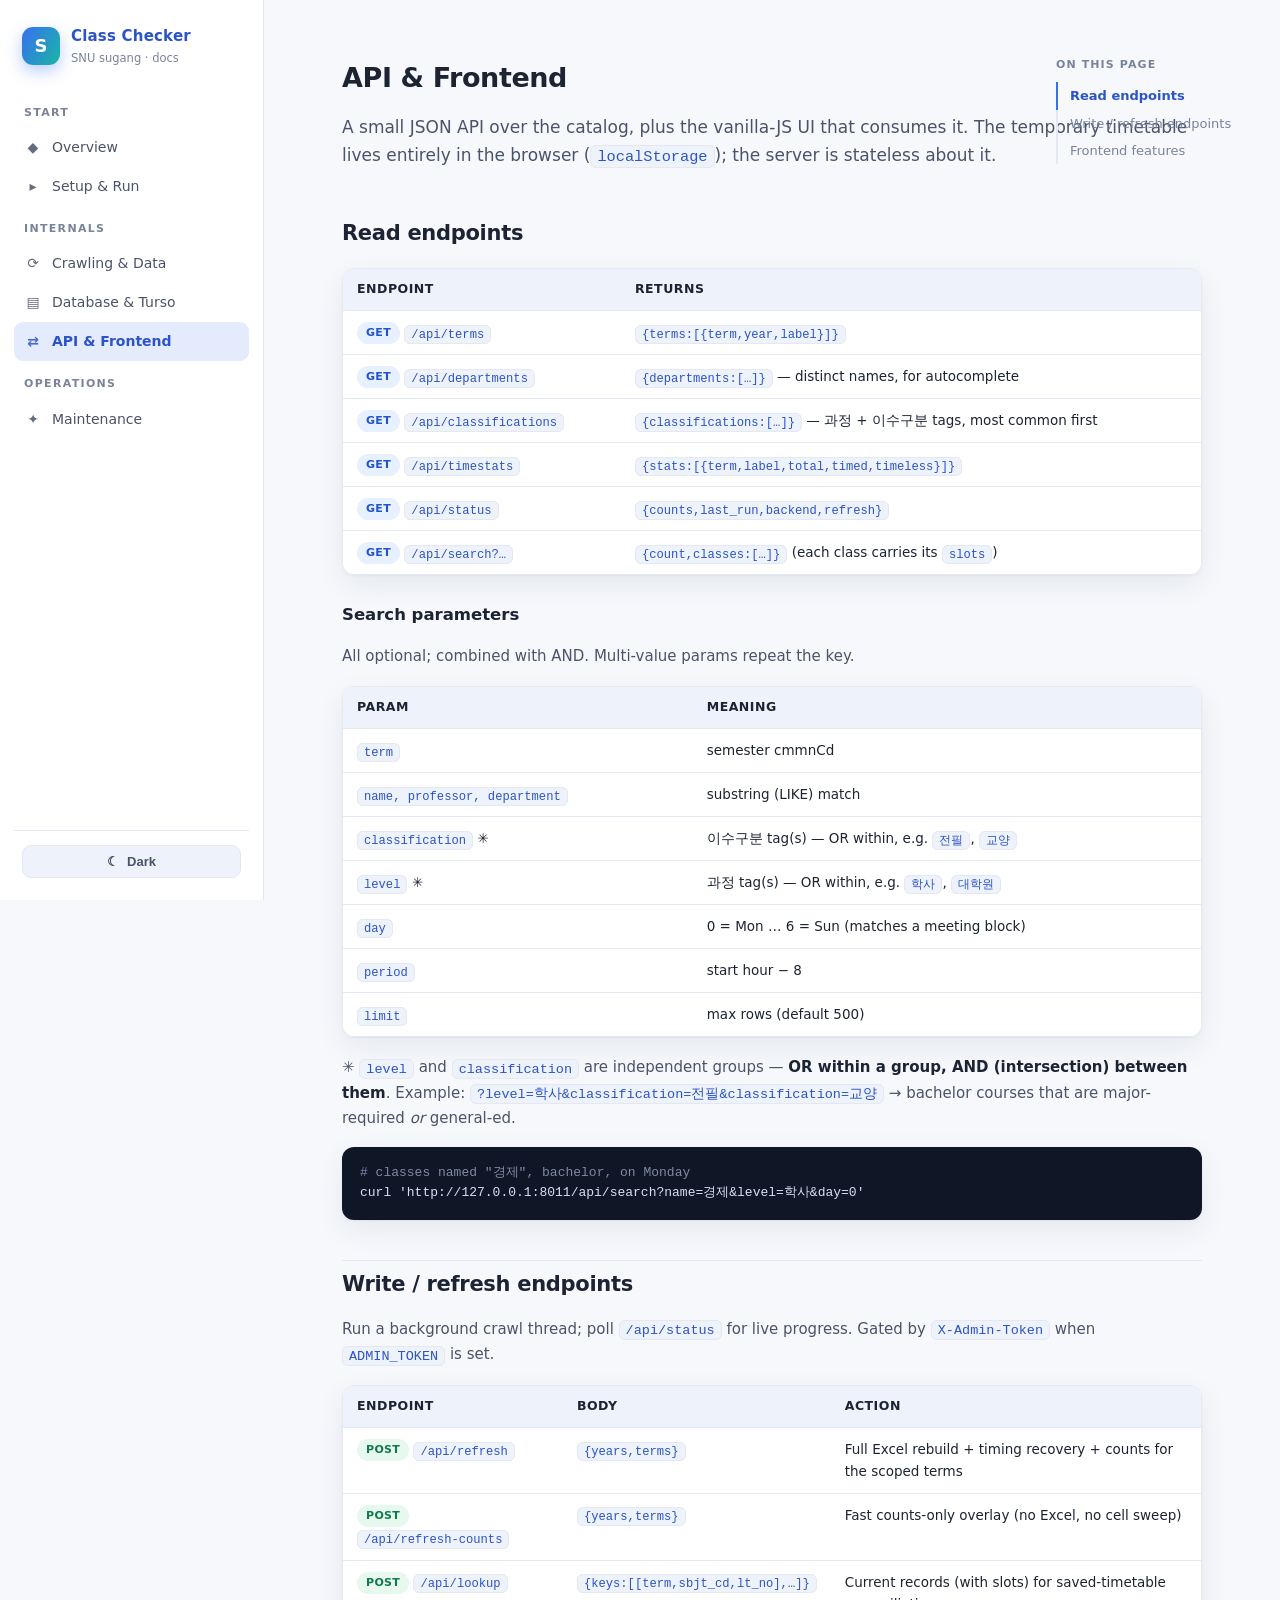
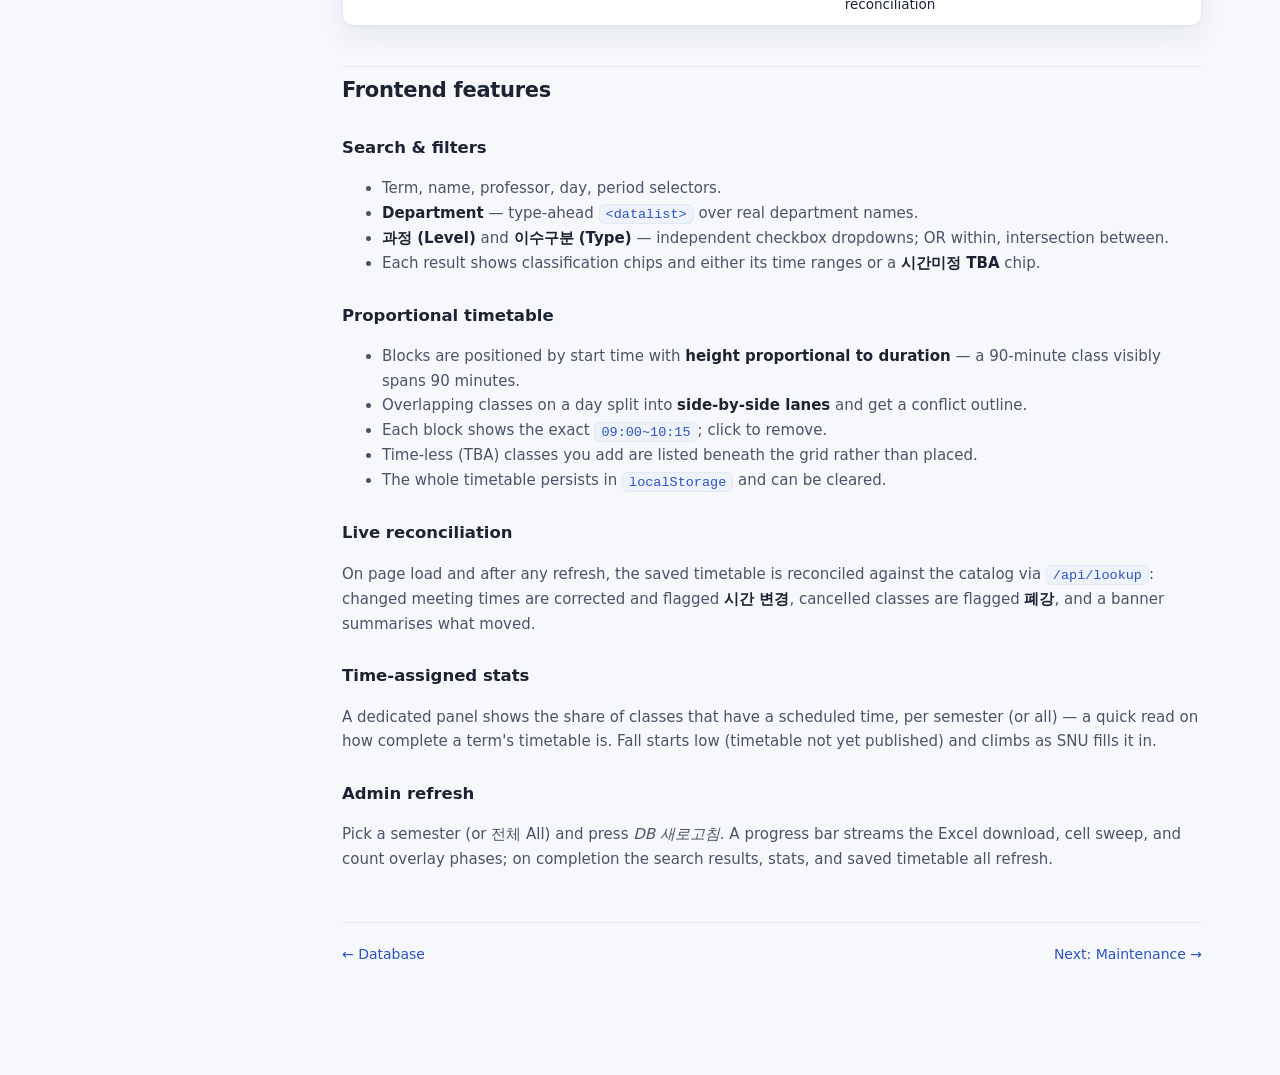
==== docs/api.html @ 97bca30f "chore: establish private automation repository" ====
<!doctype html>
<html lang="en" data-theme="light">
<head>
<meta charset="utf-8">
<meta name="viewport" content="width=device-width, initial-scale=1">
<title>API &amp; Frontend · SNU Class Checker Docs</title>
<link rel="stylesheet" href="styles.css">
</head>
<body>
<aside class="sidebar" id="sidebar"></aside>
<main class="content">
<article>

  <h1>API &amp; Frontend</h1>
  <p class="lead">A small JSON API over the catalog, plus the vanilla-JS UI that
     consumes it. The temporary timetable lives entirely in the browser
     (<code>localStorage</code>); the server is stateless about it.</p>

  <h2 id="read">Read endpoints</h2>
  <div class="table-wrap"><table>
    <tr><th>Endpoint</th><th>Returns</th></tr>
    <tr><td><span class="badge get">GET</span> <code>/api/terms</code></td><td><code>{terms:[{term,year,label}]}</code></td></tr>
    <tr><td><span class="badge get">GET</span> <code>/api/departments</code></td><td><code>{departments:[…]}</code> — distinct names, for autocomplete</td></tr>
    <tr><td><span class="badge get">GET</span> <code>/api/classifications</code></td><td><code>{classifications:[…]}</code> — 과정 + 이수구분 tags, most common first</td></tr>
    <tr><td><span class="badge get">GET</span> <code>/api/timestats</code></td><td><code>{stats:[{term,label,total,timed,timeless}]}</code></td></tr>
    <tr><td><span class="badge get">GET</span> <code>/api/status</code></td><td><code>{counts,last_run,backend,refresh}</code></td></tr>
    <tr><td><span class="badge get">GET</span> <code>/api/search?…</code></td><td><code>{count,classes:[…]}</code> (each class carries its <code>slots</code>)</td></tr>
  </table></div>

  <h3 id="search">Search parameters</h3>
  <p>All optional; combined with AND. Multi-value params repeat the key.</p>
  <div class="table-wrap"><table>
    <tr><th>Param</th><th>Meaning</th></tr>
    <tr><td><code>term</code></td><td>semester cmmnCd</td></tr>
    <tr><td><code>name, professor, department</code></td><td>substring (LIKE) match</td></tr>
    <tr><td><code>classification</code> ✳</td><td>이수구분 tag(s) — OR within, e.g. <code>전필</code>, <code>교양</code></td></tr>
    <tr><td><code>level</code> ✳</td><td>과정 tag(s) — OR within, e.g. <code>학사</code>, <code>대학원</code></td></tr>
    <tr><td><code>day</code></td><td>0 = Mon … 6 = Sun (matches a meeting block)</td></tr>
    <tr><td><code>period</code></td><td>start hour − 8</td></tr>
    <tr><td><code>limit</code></td><td>max rows (default 500)</td></tr>
  </table></div>
  <p>✳ <code>level</code> and <code>classification</code> are independent groups —
     <strong>OR within a group, AND (intersection) between them</strong>. Example:
     <code>?level=학사&amp;classification=전필&amp;classification=교양</code> → bachelor courses
     that are major-required <em>or</em> general-ed.</p>
  <pre><code><span class="cmt"># classes named "경제", bachelor, on Monday</span>
curl 'http://127.0.0.1:8011/api/search?name=경제&level=학사&day=0'</code></pre>

  <h2 id="refresh">Write / refresh endpoints</h2>
  <p>Run a background crawl thread; poll <code>/api/status</code> for live progress.
     Gated by <code>X-Admin-Token</code> when <code>ADMIN_TOKEN</code> is set.</p>
  <div class="table-wrap"><table>
    <tr><th>Endpoint</th><th>Body</th><th>Action</th></tr>
    <tr><td><span class="badge post">POST</span> <code>/api/refresh</code></td><td><code>{years,terms}</code></td><td>Full Excel rebuild + timing recovery + counts for the scoped terms</td></tr>
    <tr><td><span class="badge post">POST</span> <code>/api/refresh-counts</code></td><td><code>{years,terms}</code></td><td>Fast counts-only overlay (no Excel, no cell sweep)</td></tr>
    <tr><td><span class="badge post">POST</span> <code>/api/lookup</code></td><td><code>{keys:[[term,sbjt_cd,lt_no],…]}</code></td><td>Current records (with slots) for saved-timetable reconciliation</td></tr>
  </table></div>

  <h2 id="ui">Frontend features</h2>

  <h3 id="filters">Search &amp; filters</h3>
  <ul>
    <li>Term, name, professor, day, period selectors.</li>
    <li><strong>Department</strong> — type-ahead <code>&lt;datalist&gt;</code> over real department names.</li>
    <li><strong>과정 (Level)</strong> and <strong>이수구분 (Type)</strong> — independent checkbox dropdowns; OR within, intersection between.</li>
    <li>Each result shows classification chips and either its time ranges or a <strong>시간미정 TBA</strong> chip.</li>
  </ul>

  <h3 id="timetable">Proportional timetable</h3>
  <ul>
    <li>Blocks are positioned by start time with <strong>height proportional to duration</strong> — a 90-minute class visibly spans 90 minutes.</li>
    <li>Overlapping classes on a day split into <strong>side-by-side lanes</strong> and get a conflict outline.</li>
    <li>Each block shows the exact <code>09:00~10:15</code>; click to remove.</li>
    <li>Time-less (TBA) classes you add are listed beneath the grid rather than placed.</li>
    <li>The whole timetable persists in <code>localStorage</code> and can be cleared.</li>
  </ul>

  <h3 id="reconcile">Live reconciliation</h3>
  <p>On page load and after any refresh, the saved timetable is reconciled against
     the catalog via <code>/api/lookup</code>: changed meeting times are corrected and
     flagged <strong>시간 변경</strong>, cancelled classes are flagged <strong>폐강</strong>,
     and a banner summarises what moved.</p>

  <h3 id="timestats">Time-assigned stats</h3>
  <p>A dedicated panel shows the share of classes that have a scheduled time, per
     semester (or all) — a quick read on how complete a term's timetable is. Fall
     starts low (timetable not yet published) and climbs as SNU fills it in.</p>

  <h3 id="admin">Admin refresh</h3>
  <p>Pick a semester (or 전체 All) and press <em>DB 새로고침</em>. A progress bar streams
     the Excel download, cell sweep, and count overlay phases; on completion the
     search results, stats, and saved timetable all refresh.</p>

  <div class="docfoot"><a href="database.html">← Database</a><a href="maintenance.html">Next: Maintenance →</a></div>

</article>
</main>
<script src="docs.js"></script>
</body>
</html>
---- docs/styles.css ----
/* SNU Class Checker — documentation theme. Self-contained, no external assets. */
:root {
  --bg: #f6f8fc;
  --bg-soft: #eef2fa;
  --panel: #ffffff;
  --ink: #1c2433;
  --ink-soft: #4a5468;
  --muted: #79839a;
  --line: #e3e8f2;
  --brand: #3a6ff0;
  --brand-2: #18b6a6;
  --brand-ink: #2b54c8;
  --warn: #d98324;
  --danger: #d6455d;
  --ok: #1f9d68;
  --code-bg: #0f1626;
  --code-ink: #d7e0f4;
  --shadow: 0 1px 2px rgba(20,30,60,.05), 0 10px 30px rgba(20,30,60,.07);
  --radius: 14px;
  --sidebar-w: 264px;
  --maxw: 860px;
  --grad: linear-gradient(120deg, var(--brand), var(--brand-2));
}
[data-theme="dark"] {
  --bg: #0c1020;
  --bg-soft: #121830;
  --panel: #141b30;
  --ink: #eaf0fb;
  --ink-soft: #c0cae0;
  --muted: #8694b4;
  --line: #243154;
  --brand: #6f9bff;
  --brand-2: #34d6c2;
  --brand-ink: #a9c2ff;
  --code-bg: #0a0f1d;
  --code-ink: #d7e0f4;
  --shadow: 0 1px 2px rgba(0,0,0,.4), 0 18px 40px rgba(0,0,0,.45);
}

* { box-sizing: border-box; }
html { scroll-behavior: smooth; scroll-padding-top: 24px; }
body {
  margin: 0; background: var(--bg); color: var(--ink);
  font: 15px/1.65 -apple-system, "Segoe UI", Roboto, "Noto Sans KR", system-ui, sans-serif;
  -webkit-font-smoothing: antialiased;
}
a { color: var(--brand-ink); text-decoration: none; }
a:hover { text-decoration: underline; }

/* ---------- layout ---------- */
.sidebar {
  position: fixed; inset: 0 auto 0 0; width: var(--sidebar-w); z-index: 20;
  background: var(--panel); border-right: 1px solid var(--line);
  display: flex; flex-direction: column; overflow-y: auto; padding: 18px 14px;
}
.content {
  margin-left: var(--sidebar-w); padding: 56px 40px 120px;
  display: flex; justify-content: center;
}
article { width: 100%; max-width: var(--maxw); }

/* ---------- sidebar brand + nav ---------- */
.brand { display: flex; align-items: center; gap: 11px; padding: 6px 8px 16px; }
.brand .logo {
  width: 38px; height: 38px; border-radius: 11px; background: var(--grad);
  display: grid; place-items: center; color: #fff; font-weight: 800; font-size: 18px;
  box-shadow: 0 6px 16px rgba(58,111,240,.35);
}
.brand b { font-size: 15px; letter-spacing: .2px; }
.brand small { display: block; color: var(--muted); font-size: 11.5px; font-weight: 500; }

.nav { list-style: none; margin: 6px 0 0; padding: 0; }
.nav .sec { font-size: 11px; text-transform: uppercase; letter-spacing: .12em;
  color: var(--muted); padding: 14px 10px 6px; font-weight: 700; }
.nav a {
  display: flex; align-items: center; gap: 10px; padding: 8px 10px; border-radius: 9px;
  color: var(--ink-soft); font-size: 14px; font-weight: 500;
}
.nav a:hover { background: var(--bg-soft); text-decoration: none; color: var(--ink); }
.nav a.active { background: color-mix(in srgb, var(--brand) 14%, transparent);
  color: var(--brand-ink); font-weight: 650; }
.nav a .ic { width: 18px; text-align: center; opacity: .85; }

.side-foot { margin-top: auto; padding: 14px 8px 4px; border-top: 1px solid var(--line); }
.theme-toggle {
  width: 100%; display: flex; align-items: center; justify-content: center; gap: 8px;
  background: var(--bg-soft); color: var(--ink-soft); border: 1px solid var(--line);
  border-radius: 9px; padding: 8px; cursor: pointer; font-size: 13px; font-weight: 600;
}
.theme-toggle:hover { border-color: var(--brand); color: var(--brand-ink); }

/* ---------- hero ---------- */
.hero {
  position: relative; overflow: hidden; border-radius: var(--radius);
  background: var(--grad); color: #fff; padding: 34px 32px; margin-bottom: 30px;
  box-shadow: var(--shadow);
}
.hero::after {
  content: ""; position: absolute; right: -60px; top: -60px; width: 240px; height: 240px;
  background: radial-gradient(circle, rgba(255,255,255,.25), transparent 70%);
}
.hero h1 { margin: 0 0 8px; font-size: 30px; letter-spacing: -.5px; }
.hero p { margin: 0; max-width: 56ch; opacity: .94; font-size: 15.5px; }
.hero .pills { margin-top: 18px; display: flex; flex-wrap: wrap; gap: 8px; }
.hero .pill { background: rgba(255,255,255,.18); border: 1px solid rgba(255,255,255,.28);
  padding: 5px 11px; border-radius: 999px; font-size: 12.5px; font-weight: 600; }

/* ---------- typography ---------- */
h1 { font-size: 27px; letter-spacing: -.4px; margin: 0 0 12px; }
h2 { font-size: 21px; letter-spacing: -.3px; margin: 40px 0 12px; padding-top: 6px;
  border-top: 1px solid var(--line); }
h2:first-of-type { border-top: none; }
h3 { font-size: 16.5px; margin: 26px 0 8px; }
.lead { font-size: 17px; color: var(--ink-soft); margin: 0 0 22px; }
p, li { color: var(--ink-soft); }
strong { color: var(--ink); font-weight: 650; }
.anchor { color: var(--muted); margin-left: 8px; opacity: 0; font-weight: 400; }
h2:hover .anchor, h3:hover .anchor { opacity: 1; }

/* ---------- callouts ---------- */
.callout { display: flex; gap: 12px; padding: 13px 16px; border-radius: 12px;
  margin: 18px 0; border: 1px solid var(--line); background: var(--panel); }
.callout .ic { font-size: 17px; line-height: 1.5; }
.callout p { margin: 0; color: var(--ink-soft); font-size: 14px; }
.callout.note { border-left: 4px solid var(--brand); }
.callout.tip  { border-left: 4px solid var(--ok); }
.callout.warn { border-left: 4px solid var(--warn); }
.callout.danger { border-left: 4px solid var(--danger); }

/* ---------- cards ---------- */
.cards { display: grid; grid-template-columns: repeat(auto-fit, minmax(220px,1fr));
  gap: 14px; margin: 20px 0; }
.card { background: var(--panel); border: 1px solid var(--line); border-radius: 12px;
  padding: 16px 17px; box-shadow: var(--shadow); transition: transform .12s, border-color .12s; }
.card:hover { transform: translateY(-2px); border-color: color-mix(in srgb, var(--brand) 40%, var(--line)); }
.card h3 { margin: 4px 0 6px; font-size: 15px; }
.card p { margin: 0; font-size: 13.5px; }
.card .ic { font-size: 22px; }
a.card { color: inherit; }
a.card:hover { text-decoration: none; }

/* ---------- code ---------- */
code { font-family: ui-monospace, SFMono-Regular, "JetBrains Mono", Menlo, monospace;
  font-size: .9em; background: var(--bg-soft); color: var(--brand-ink);
  padding: 1.5px 6px; border-radius: 6px; border: 1px solid var(--line); }
pre { position: relative; background: var(--code-bg); color: var(--code-ink);
  border-radius: 12px; padding: 16px 18px; overflow-x: auto; margin: 16px 0;
  font-size: 13px; line-height: 1.6; box-shadow: var(--shadow); }
pre code { background: none; border: none; color: inherit; padding: 0; font-size: 13px; }
pre .cmt { color: #7d8aa8; }
pre .copy { position: absolute; top: 9px; right: 9px; background: rgba(255,255,255,.08);
  color: #c6d2ee; border: 1px solid rgba(255,255,255,.14); border-radius: 7px;
  padding: 3px 9px; font-size: 11.5px; cursor: pointer; opacity: 0; transition: opacity .15s; }
pre:hover .copy { opacity: 1; }
pre .copy:hover { background: rgba(255,255,255,.16); }

/* ---------- tables ---------- */
.table-wrap { overflow-x: auto; margin: 18px 0; border: 1px solid var(--line);
  border-radius: 12px; box-shadow: var(--shadow); }
table { width: 100%; border-collapse: collapse; font-size: 13.5px; background: var(--panel); }
th, td { text-align: left; padding: 10px 14px; border-bottom: 1px solid var(--line);
  vertical-align: top; }
th { background: var(--bg-soft); color: var(--ink); font-weight: 650; font-size: 12.5px;
  text-transform: uppercase; letter-spacing: .04em; }
tr:last-child td { border-bottom: none; }
td code { white-space: nowrap; }

/* ---------- misc ---------- */
.badge { display: inline-block; font-size: 11px; font-weight: 700; padding: 2px 9px;
  border-radius: 999px; letter-spacing: .03em; vertical-align: middle; }
.badge.get { background: #e6f0ff; color: #2353c9; }
.badge.post { background: #e7f8ef; color: #117a4d; }
.badge.env { background: #f2ecff; color: #6a40c8; }
[data-theme="dark"] .badge.get { background: #16264d; color: #9cc0ff; }
[data-theme="dark"] .badge.post { background: #103527; color: #67e3a6; }
[data-theme="dark"] .badge.env { background: #251a45; color: #c4a9ff; }
.steps { counter-reset: step; list-style: none; padding: 0; margin: 18px 0; }
.steps > li { position: relative; padding: 4px 0 18px 44px; }
.steps > li::before { counter-increment: step; content: counter(step);
  position: absolute; left: 0; top: 0; width: 28px; height: 28px; border-radius: 50%;
  background: var(--grad); color: #fff; font-weight: 700; font-size: 13px;
  display: grid; place-items: center; }
.steps > li:not(:last-child)::after { content: ""; position: absolute; left: 13.5px; top: 30px;
  bottom: 2px; width: 1.5px; background: var(--line); }
.kbd { font-family: ui-monospace, monospace; background: var(--panel); border: 1px solid var(--line);
  border-bottom-width: 2px; border-radius: 6px; padding: 1px 7px; font-size: 12px; }
.toc { position: fixed; top: 56px; right: 24px; width: 200px; font-size: 13px; }
.toc b { display: block; color: var(--muted); font-size: 11px; text-transform: uppercase;
  letter-spacing: .1em; margin-bottom: 8px; }
.toc a { display: block; color: var(--muted); padding: 3px 0 3px 12px;
  border-left: 2px solid var(--line); }
.toc a.active { color: var(--brand-ink); border-left-color: var(--brand); font-weight: 600; }
.docfoot { margin-top: 50px; padding-top: 20px; border-top: 1px solid var(--line);
  display: flex; justify-content: space-between; font-size: 14px; color: var(--muted); }
.diagram { width: 100%; height: auto; background: var(--panel); border: 1px solid var(--line);
  border-radius: var(--radius); padding: 14px; box-shadow: var(--shadow); margin: 20px 0; }

.nav-toggle { display: none; position: fixed; top: 14px; left: 14px; z-index: 40;
  background: var(--panel); border: 1px solid var(--line); border-radius: 10px;
  width: 42px; height: 42px; font-size: 18px; cursor: pointer; box-shadow: var(--shadow); color: var(--ink); }

@media (max-width: 1180px) { .toc { display: none; } }
@media (max-width: 880px) {
  .sidebar { transform: translateX(-100%); transition: transform .22s; }
  body.nav-open .sidebar { transform: none; }
  .content { margin-left: 0; padding: 70px 20px 90px; }
  .nav-toggle { display: block; }
}
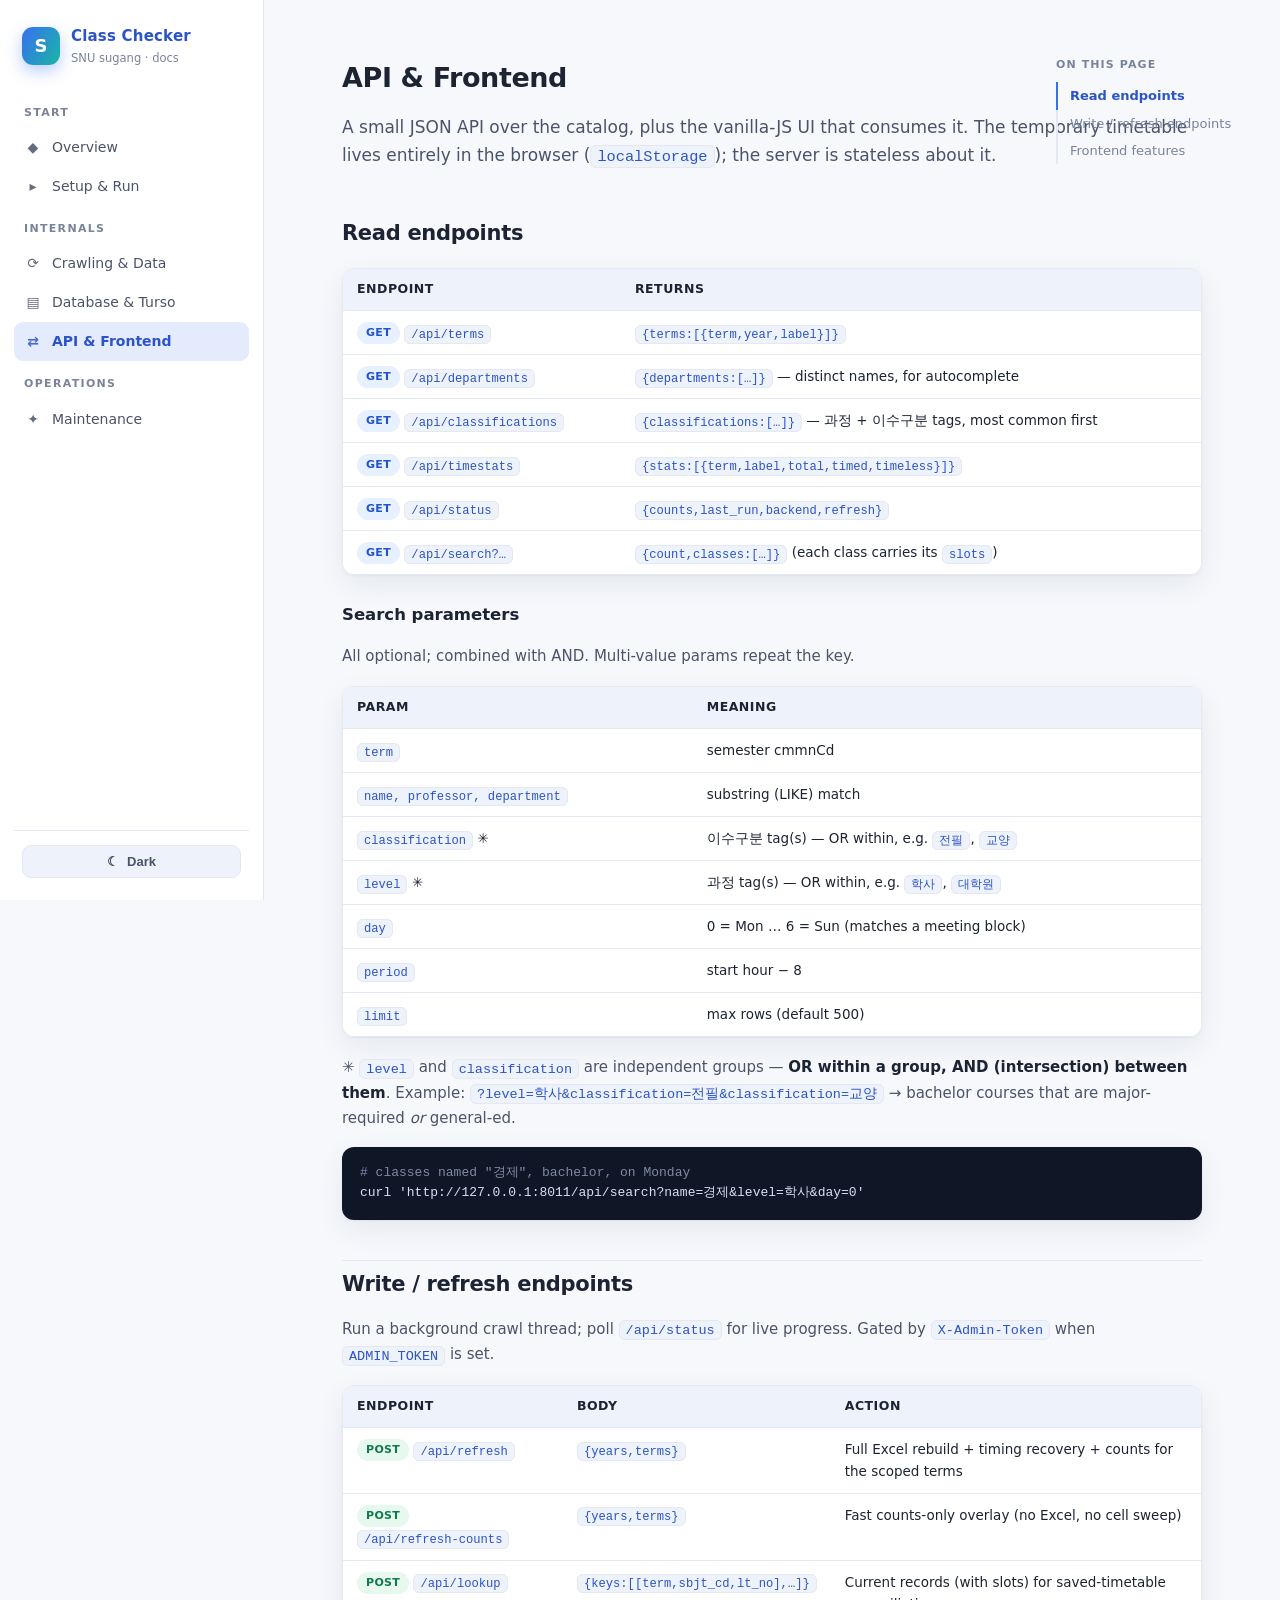
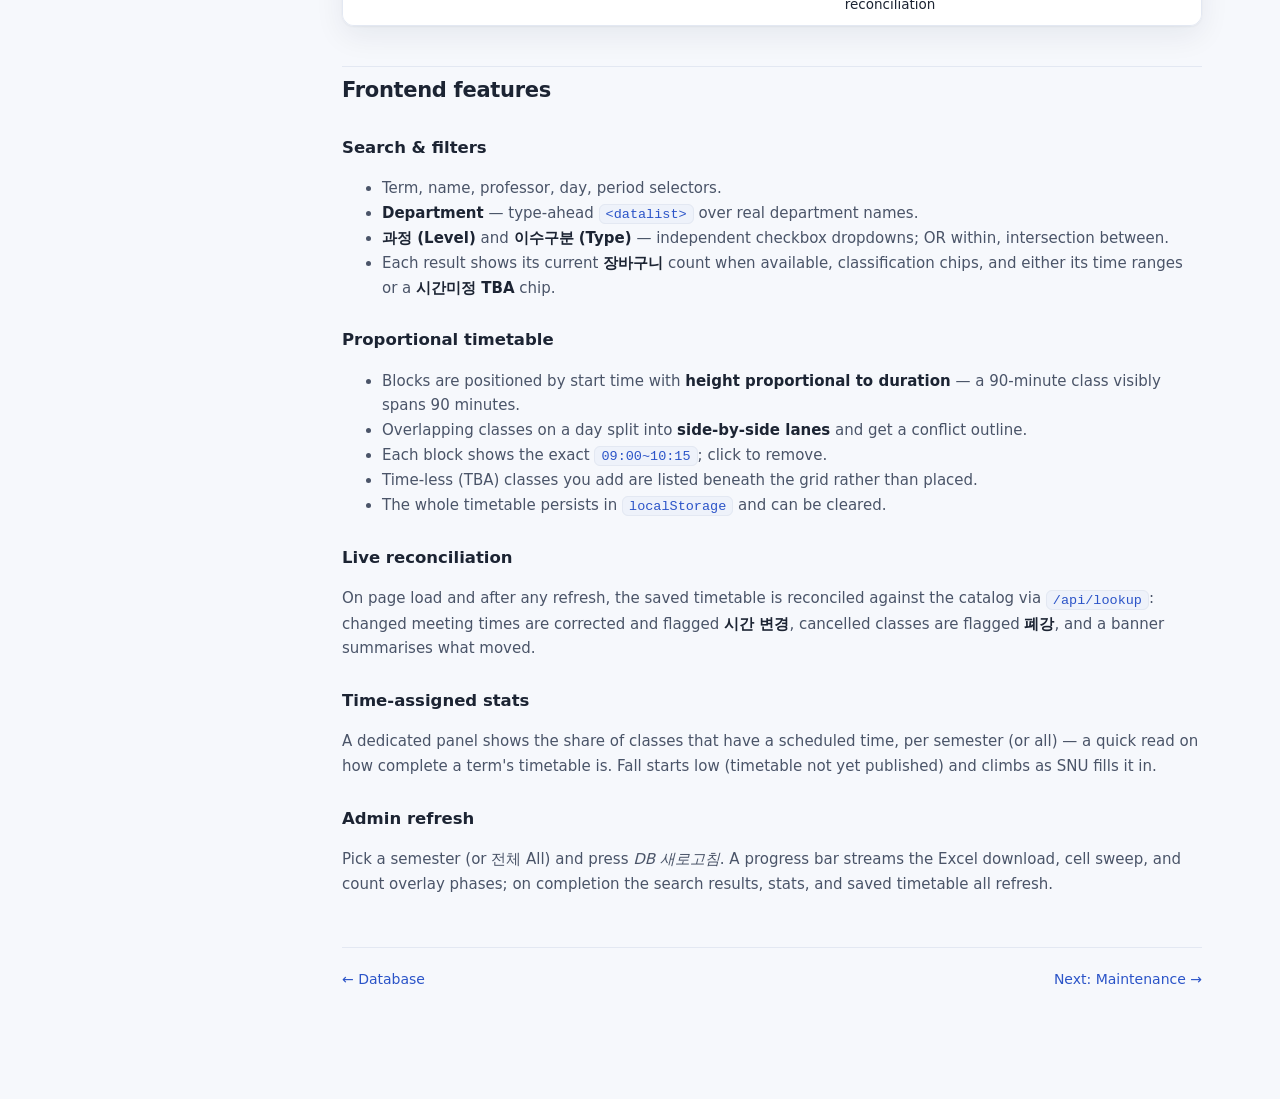
==== commit 600ca8e4: "docs: document cart counts in search results" ====
--- a/docs/api.html
+++ b/docs/api.html
@@ -63,7 +63,7 @@
     <li>Term, name, professor, day, period selectors.</li>
     <li><strong>Department</strong> — type-ahead <code>&lt;datalist&gt;</code> over real department names.</li>
     <li><strong>과정 (Level)</strong> and <strong>이수구분 (Type)</strong> — independent checkbox dropdowns; OR within, intersection between.</li>
-    <li>Each result shows classification chips and either its time ranges or a <strong>시간미정 TBA</strong> chip.</li>
+    <li>Each result shows its current <strong>장바구니</strong> count when available, classification chips, and either its time ranges or a <strong>시간미정 TBA</strong> chip.</li>
   </ul>
 
   <h3 id="timetable">Proportional timetable</h3>
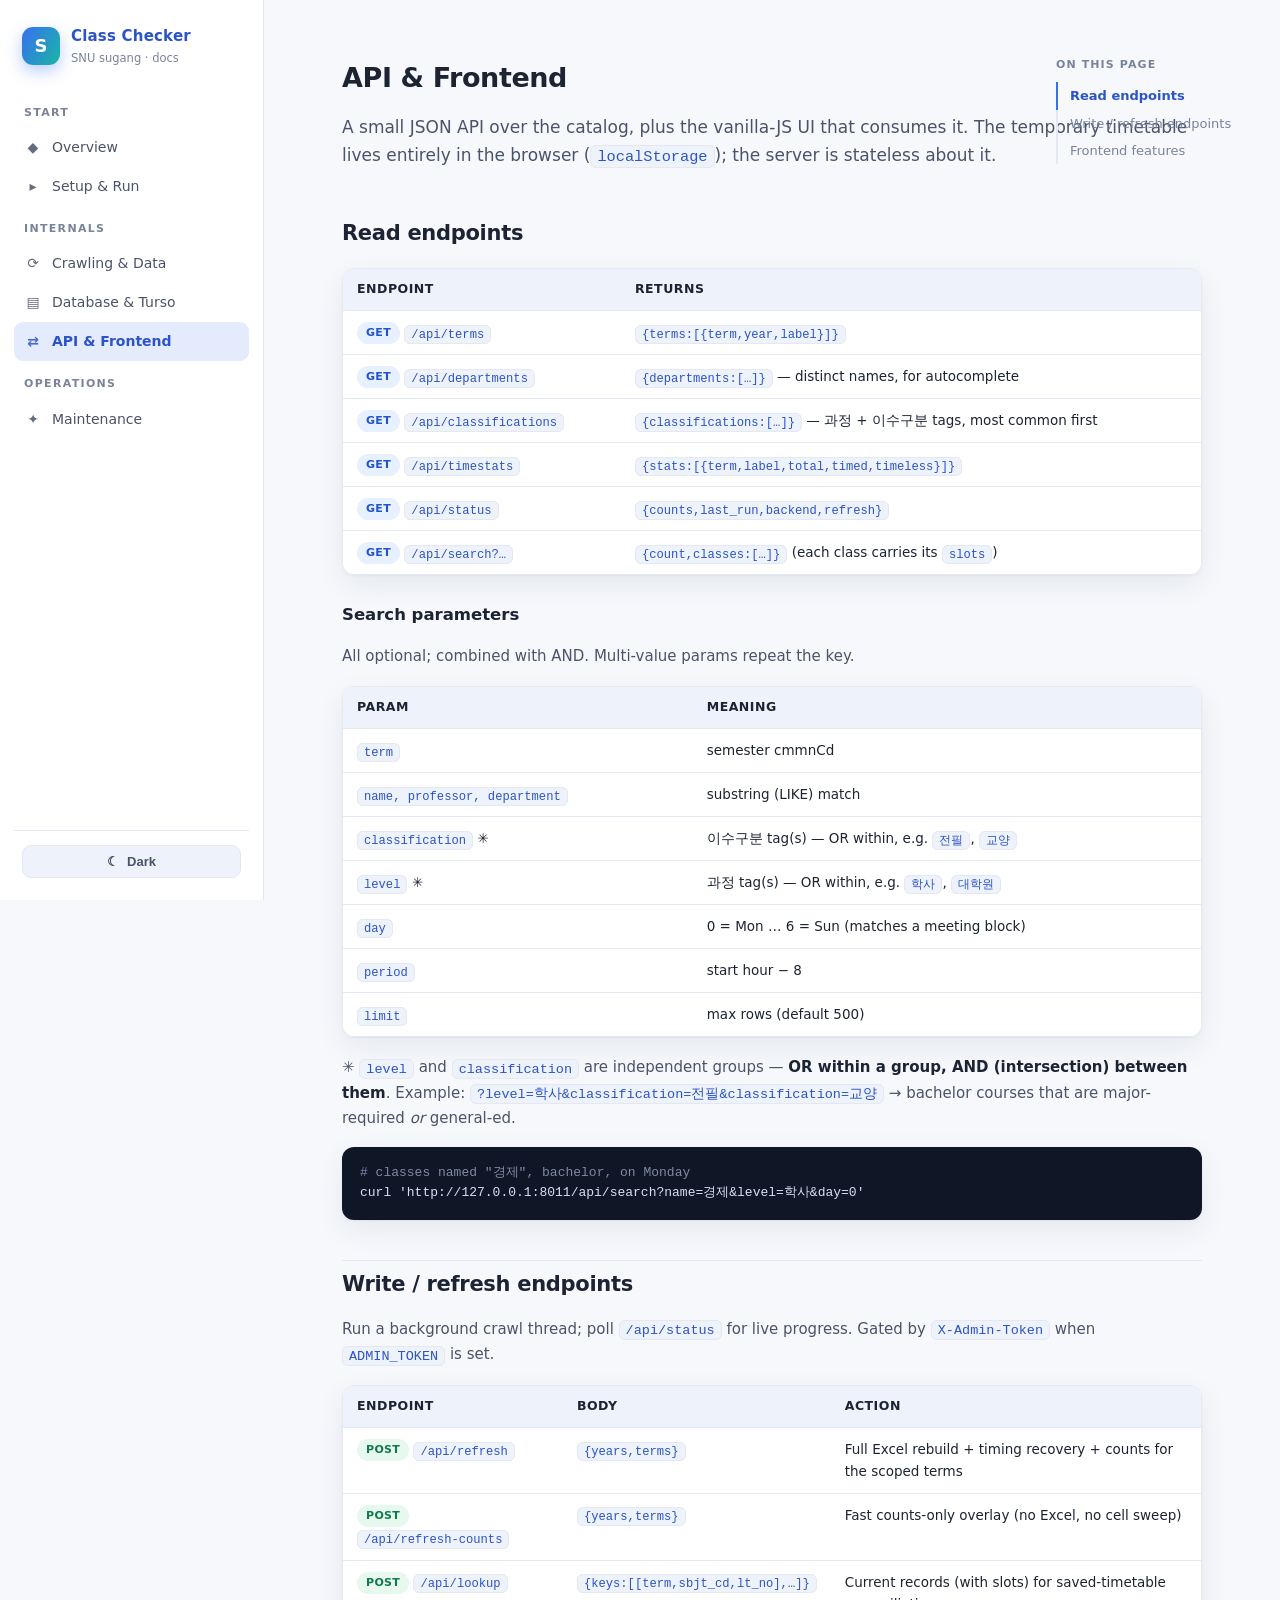
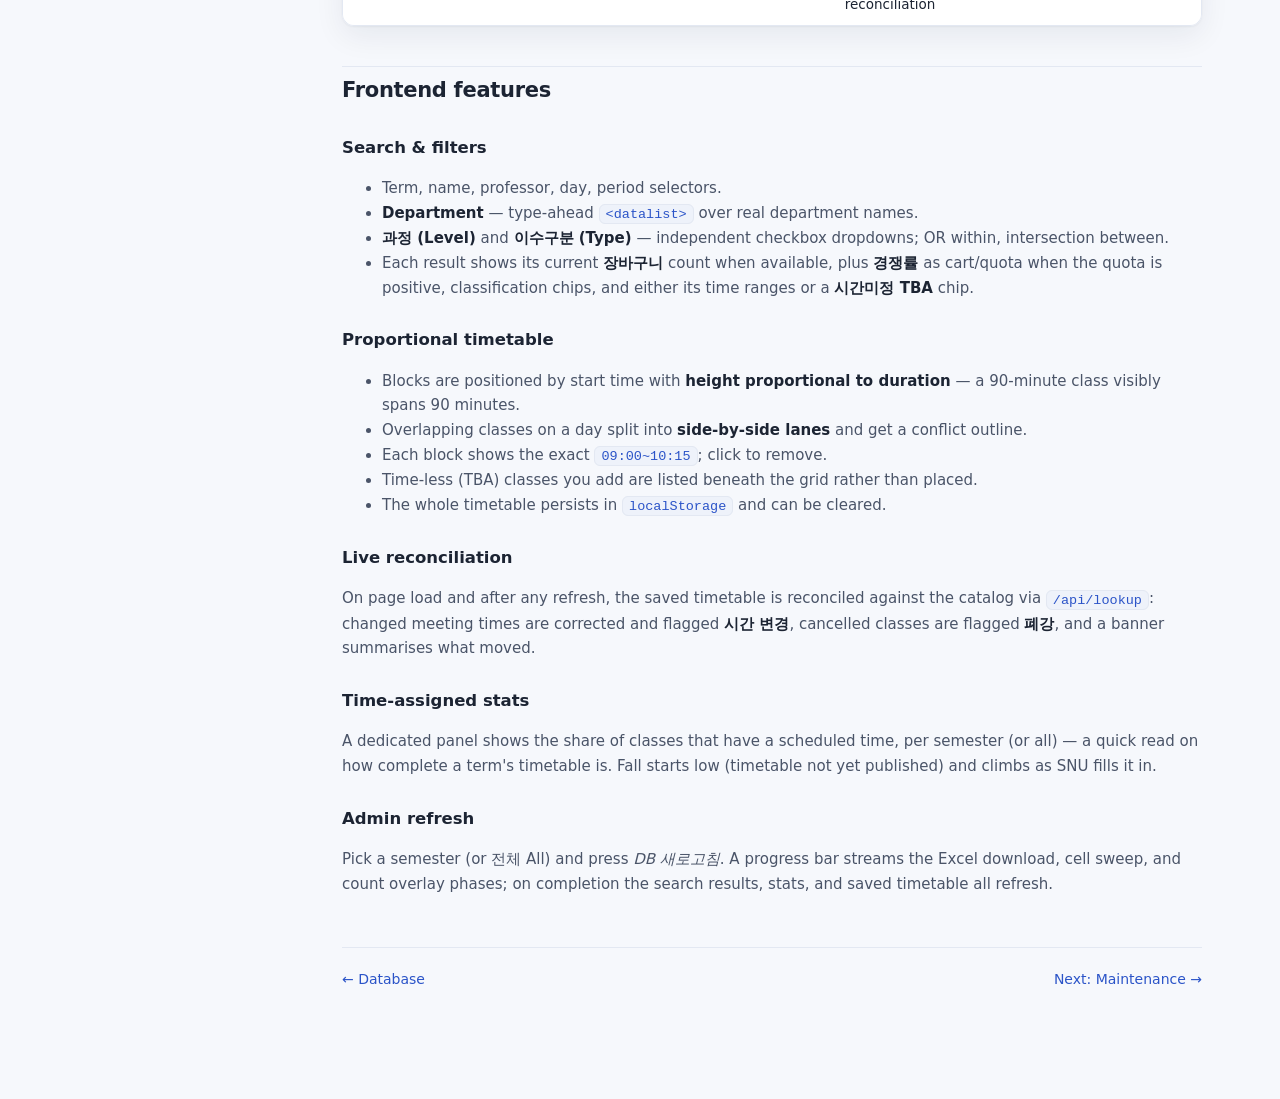
==== commit 6a1106d5: "docs: describe cart competition rates" ====
--- a/docs/api.html
+++ b/docs/api.html
@@ -63,7 +63,7 @@
     <li>Term, name, professor, day, period selectors.</li>
     <li><strong>Department</strong> — type-ahead <code>&lt;datalist&gt;</code> over real department names.</li>
     <li><strong>과정 (Level)</strong> and <strong>이수구분 (Type)</strong> — independent checkbox dropdowns; OR within, intersection between.</li>
-    <li>Each result shows its current <strong>장바구니</strong> count when available, classification chips, and either its time ranges or a <strong>시간미정 TBA</strong> chip.</li>
+    <li>Each result shows its current <strong>장바구니</strong> count when available, plus <strong>경쟁률</strong> as cart/quota when the quota is positive, classification chips, and either its time ranges or a <strong>시간미정 TBA</strong> chip.</li>
   </ul>
 
   <h3 id="timetable">Proportional timetable</h3>
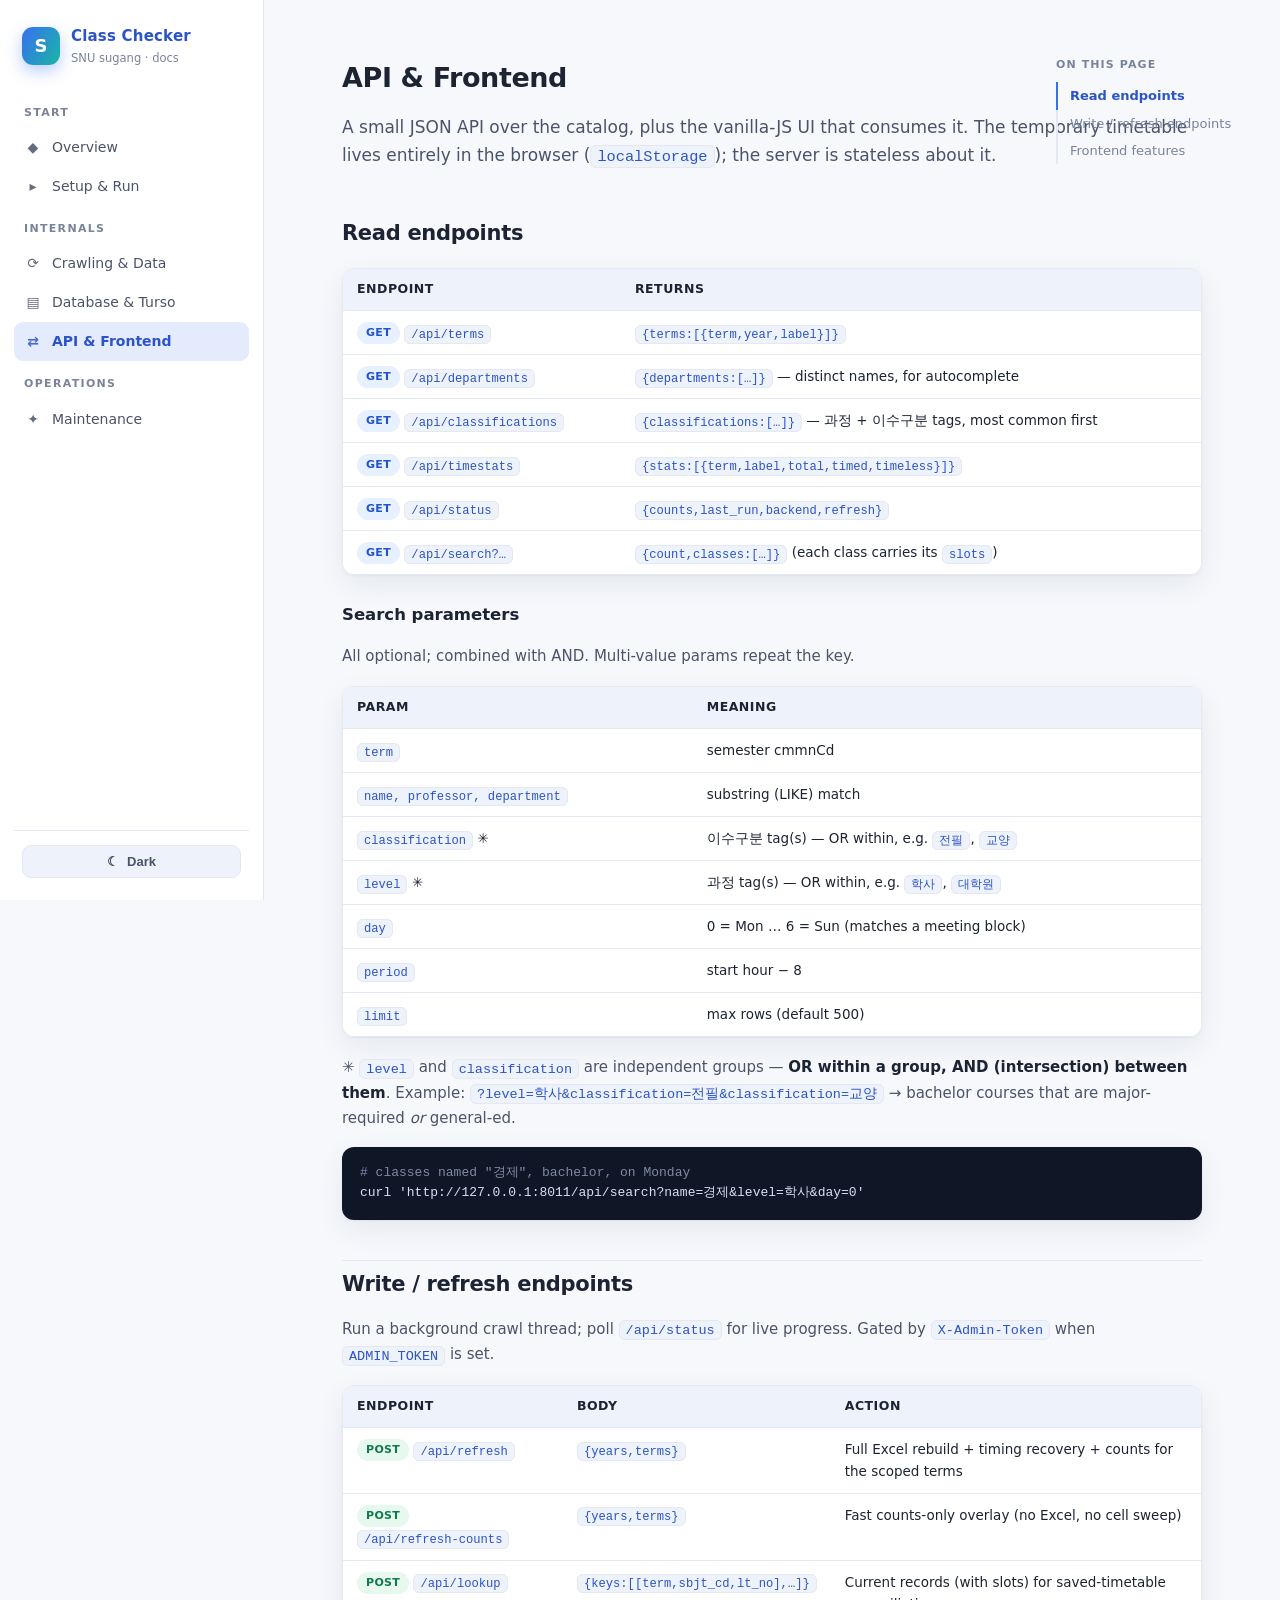
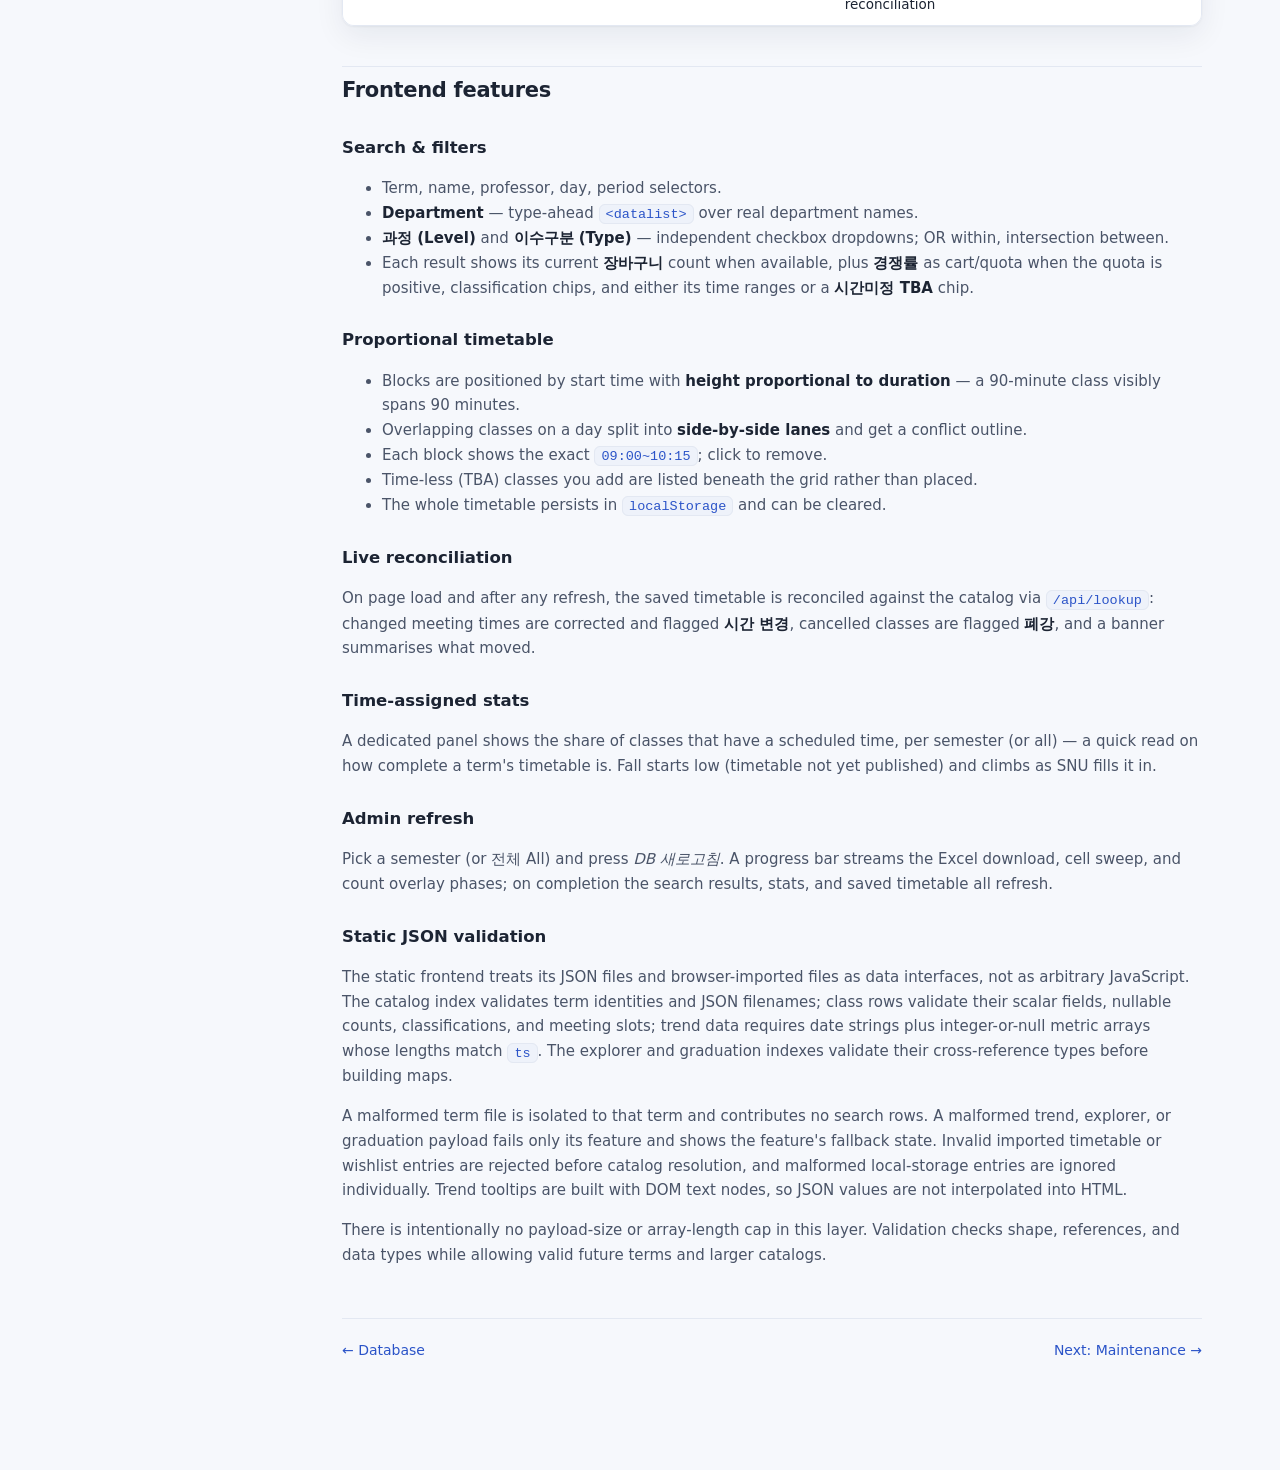
==== commit 0677b40d: "fix: re-state every class once a day so a baseline split cannot hide updates Verification against th" ====
--- a/docs/api.html
+++ b/docs/api.html
@@ -91,6 +91,24 @@
      the Excel download, cell sweep, and count overlay phases; on completion the
      search results, stats, and saved timetable all refresh.</p>
 
+  <h3 id="json-safety">Static JSON validation</h3>
+  <p>The static frontend treats its JSON files and browser-imported files as data
+     interfaces, not as arbitrary JavaScript. The catalog index validates term
+     identities and JSON filenames; class rows validate their scalar fields,
+     nullable counts, classifications, and meeting slots; trend data requires
+     date strings plus integer-or-null metric arrays whose lengths match
+     <code>ts</code>. The explorer and graduation indexes validate their
+     cross-reference types before building maps.</p>
+  <p>A malformed term file is isolated to that term and contributes no search
+     rows. A malformed trend, explorer, or graduation payload fails only its
+     feature and shows the feature's fallback state. Invalid imported timetable
+     or wishlist entries are rejected before catalog resolution, and malformed
+     local-storage entries are ignored individually. Trend tooltips are built
+     with DOM text nodes, so JSON values are not interpolated into HTML.</p>
+  <p>There is intentionally no payload-size or array-length cap in this layer.
+     Validation checks shape, references, and data types while allowing valid
+     future terms and larger catalogs.</p>
+
   <div class="docfoot"><a href="database.html">← Database</a><a href="maintenance.html">Next: Maintenance →</a></div>
 
 </article>
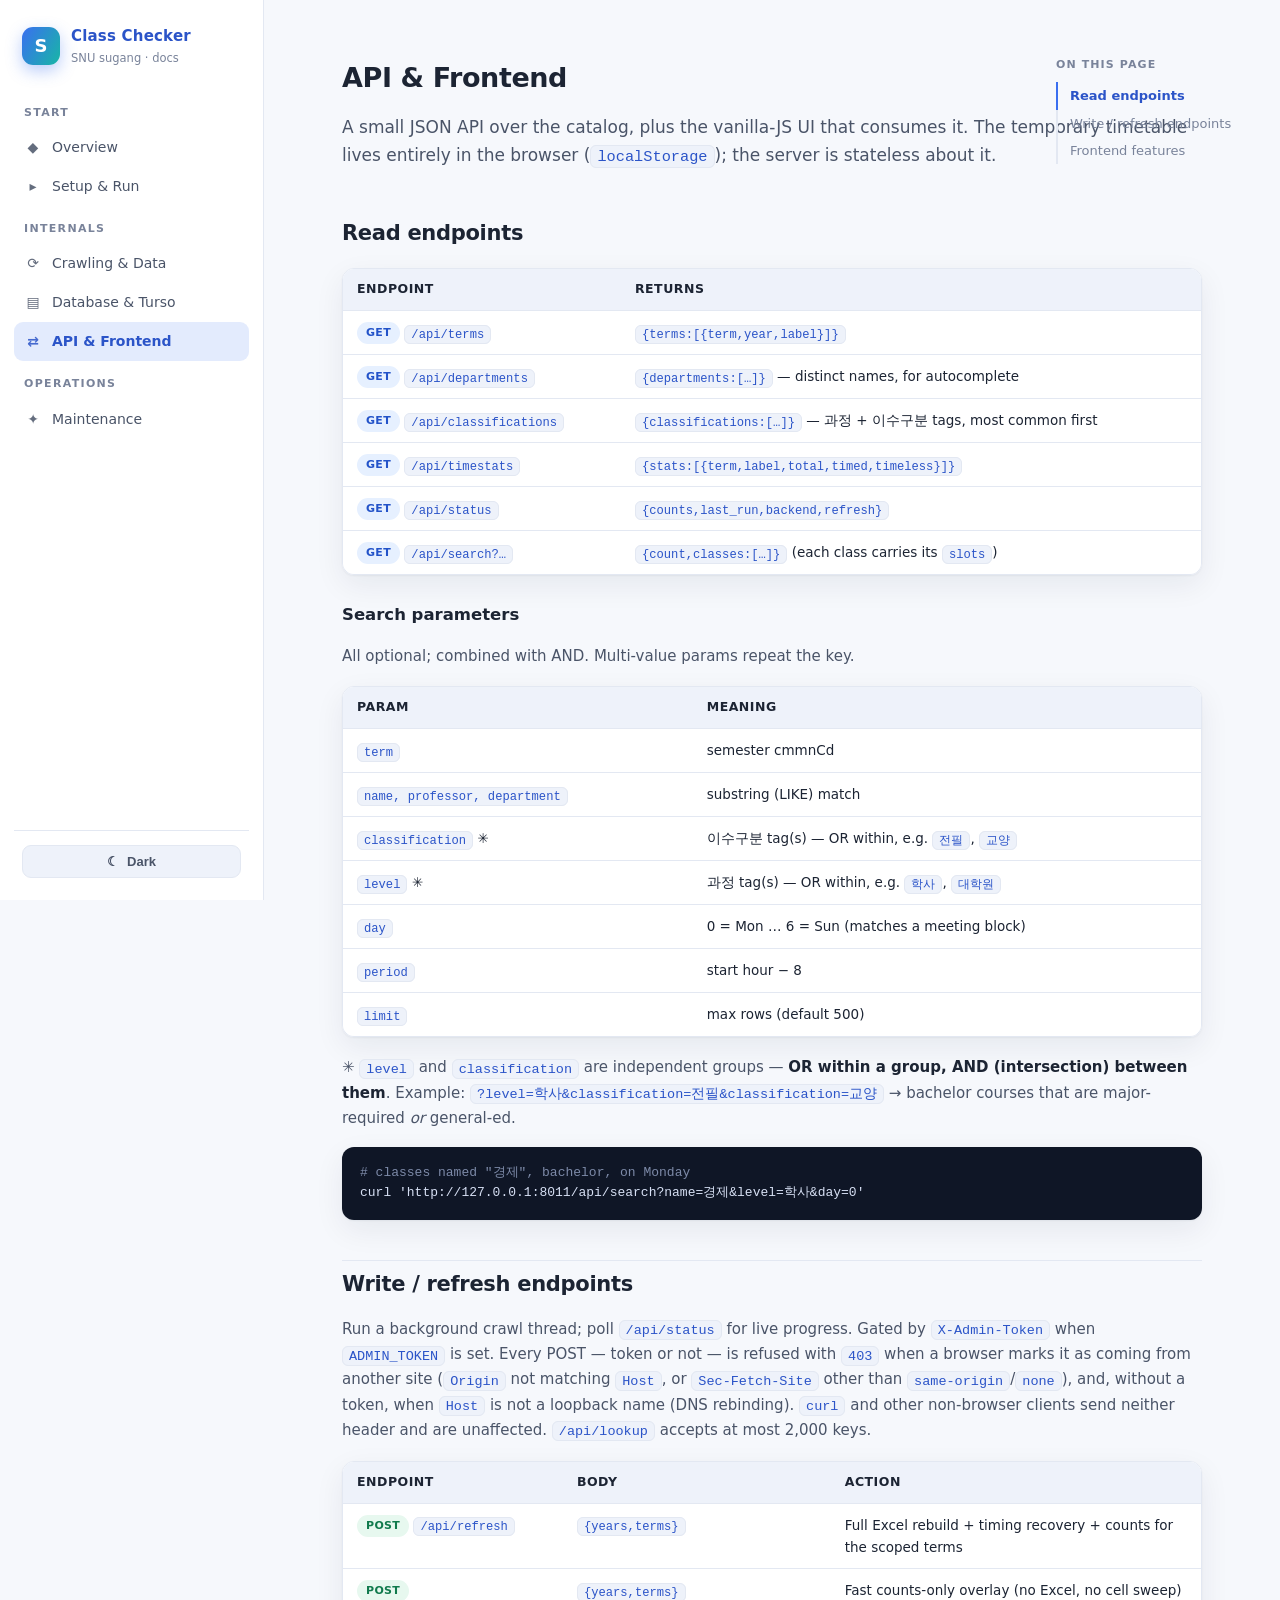
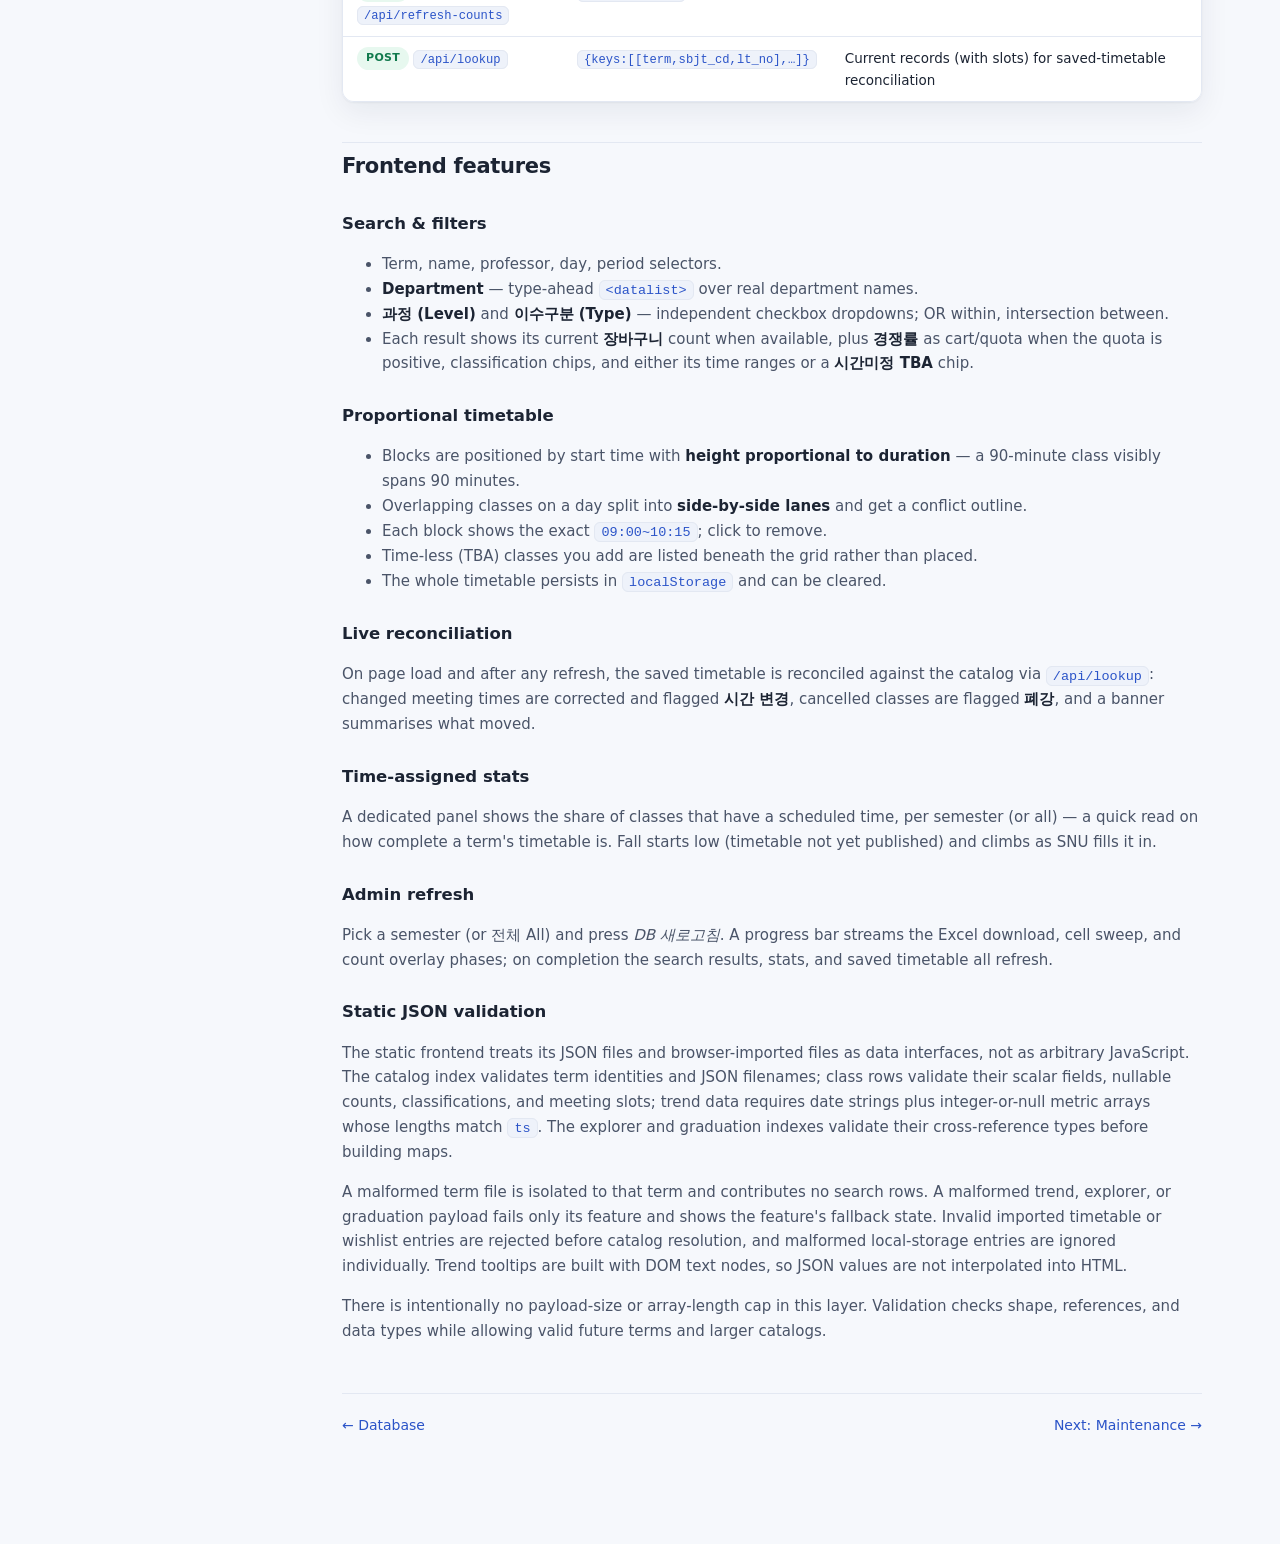
==== commit f83ae612: "fix: refuse cross-site POSTs to the local server when no token is set Without ADMIN_TOKEN every writ" ====
--- a/docs/api.html
+++ b/docs/api.html
@@ -48,7 +48,13 @@
 
   <h2 id="refresh">Write / refresh endpoints</h2>
   <p>Run a background crawl thread; poll <code>/api/status</code> for live progress.
-     Gated by <code>X-Admin-Token</code> when <code>ADMIN_TOKEN</code> is set.</p>
+     Gated by <code>X-Admin-Token</code> when <code>ADMIN_TOKEN</code> is set.
+     Every POST — token or not — is refused with <code>403</code> when a browser marks
+     it as coming from another site (<code>Origin</code> not matching <code>Host</code>,
+     or <code>Sec-Fetch-Site</code> other than <code>same-origin</code>/<code>none</code>),
+     and, without a token, when <code>Host</code> is not a loopback name (DNS rebinding).
+     <code>curl</code> and other non-browser clients send neither header and are
+     unaffected. <code>/api/lookup</code> accepts at most 2,000 keys.</p>
   <div class="table-wrap"><table>
     <tr><th>Endpoint</th><th>Body</th><th>Action</th></tr>
     <tr><td><span class="badge post">POST</span> <code>/api/refresh</code></td><td><code>{years,terms}</code></td><td>Full Excel rebuild + timing recovery + counts for the scoped terms</td></tr>
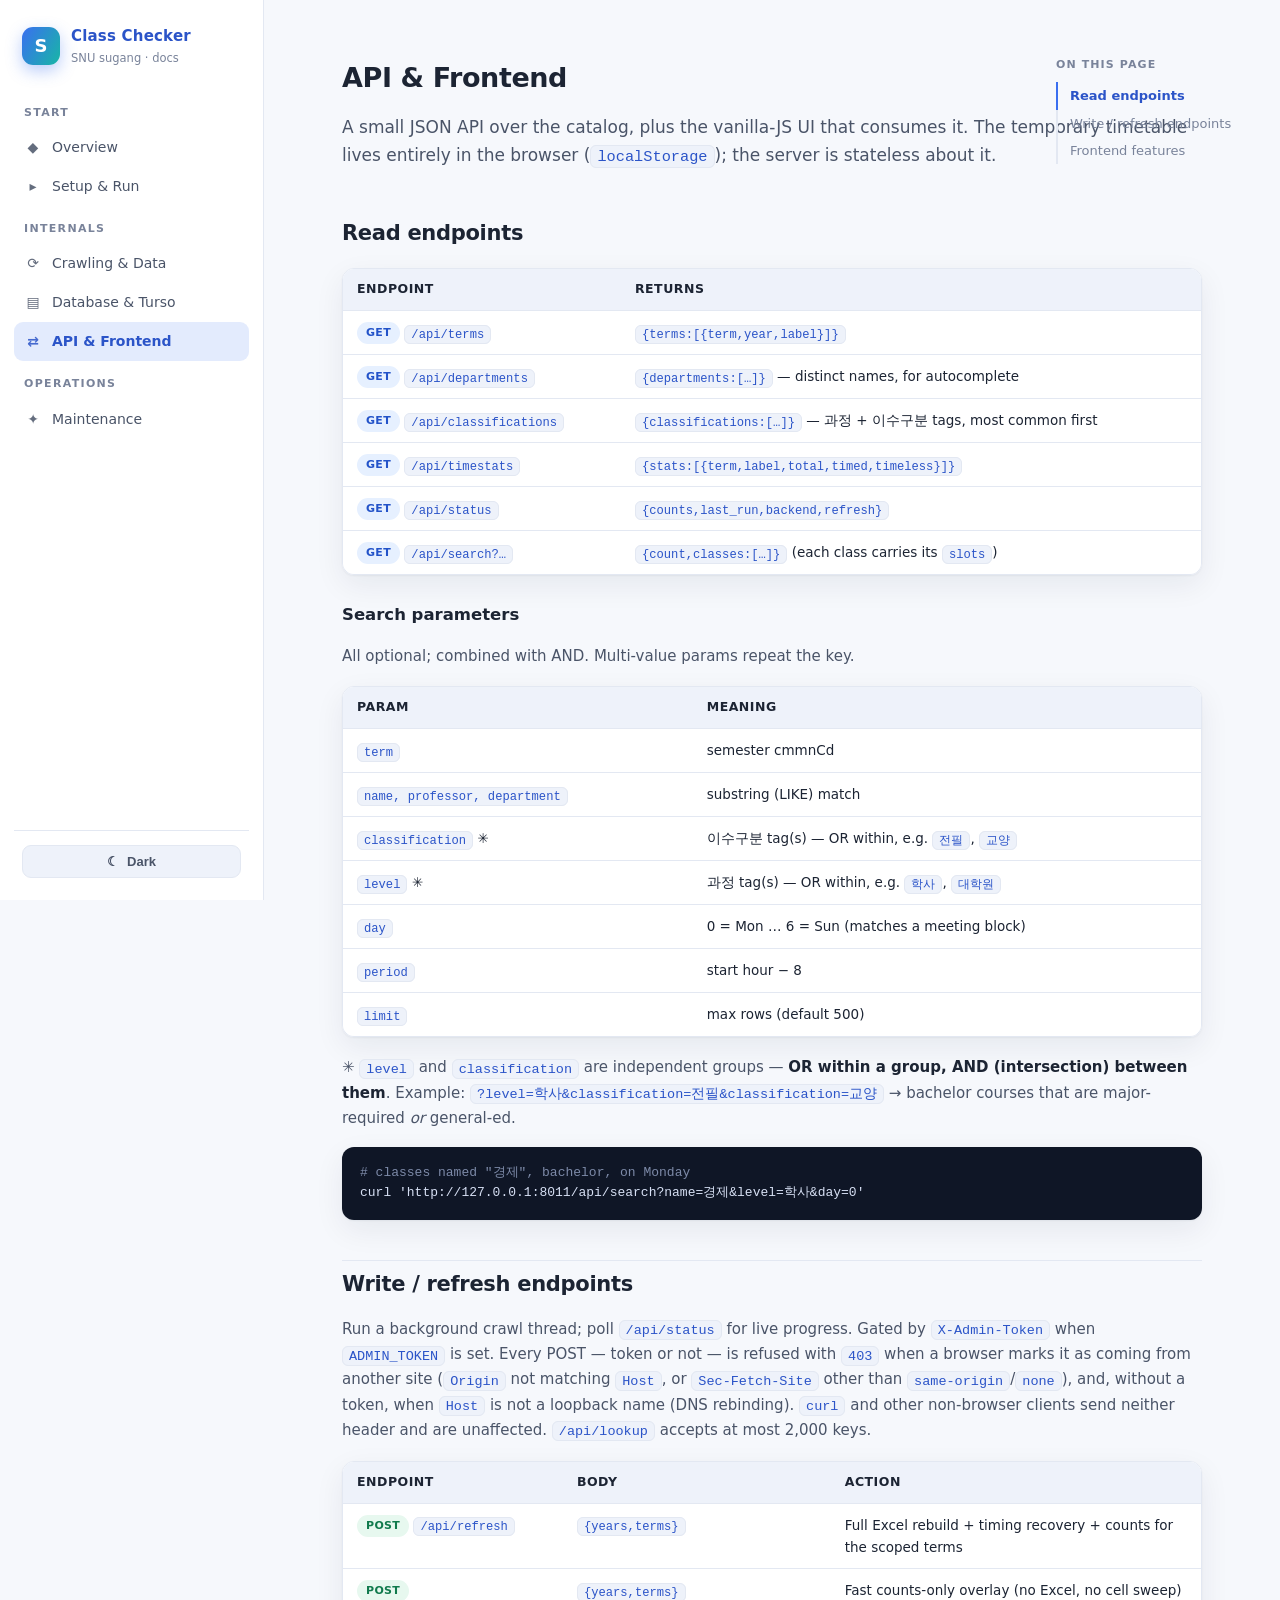
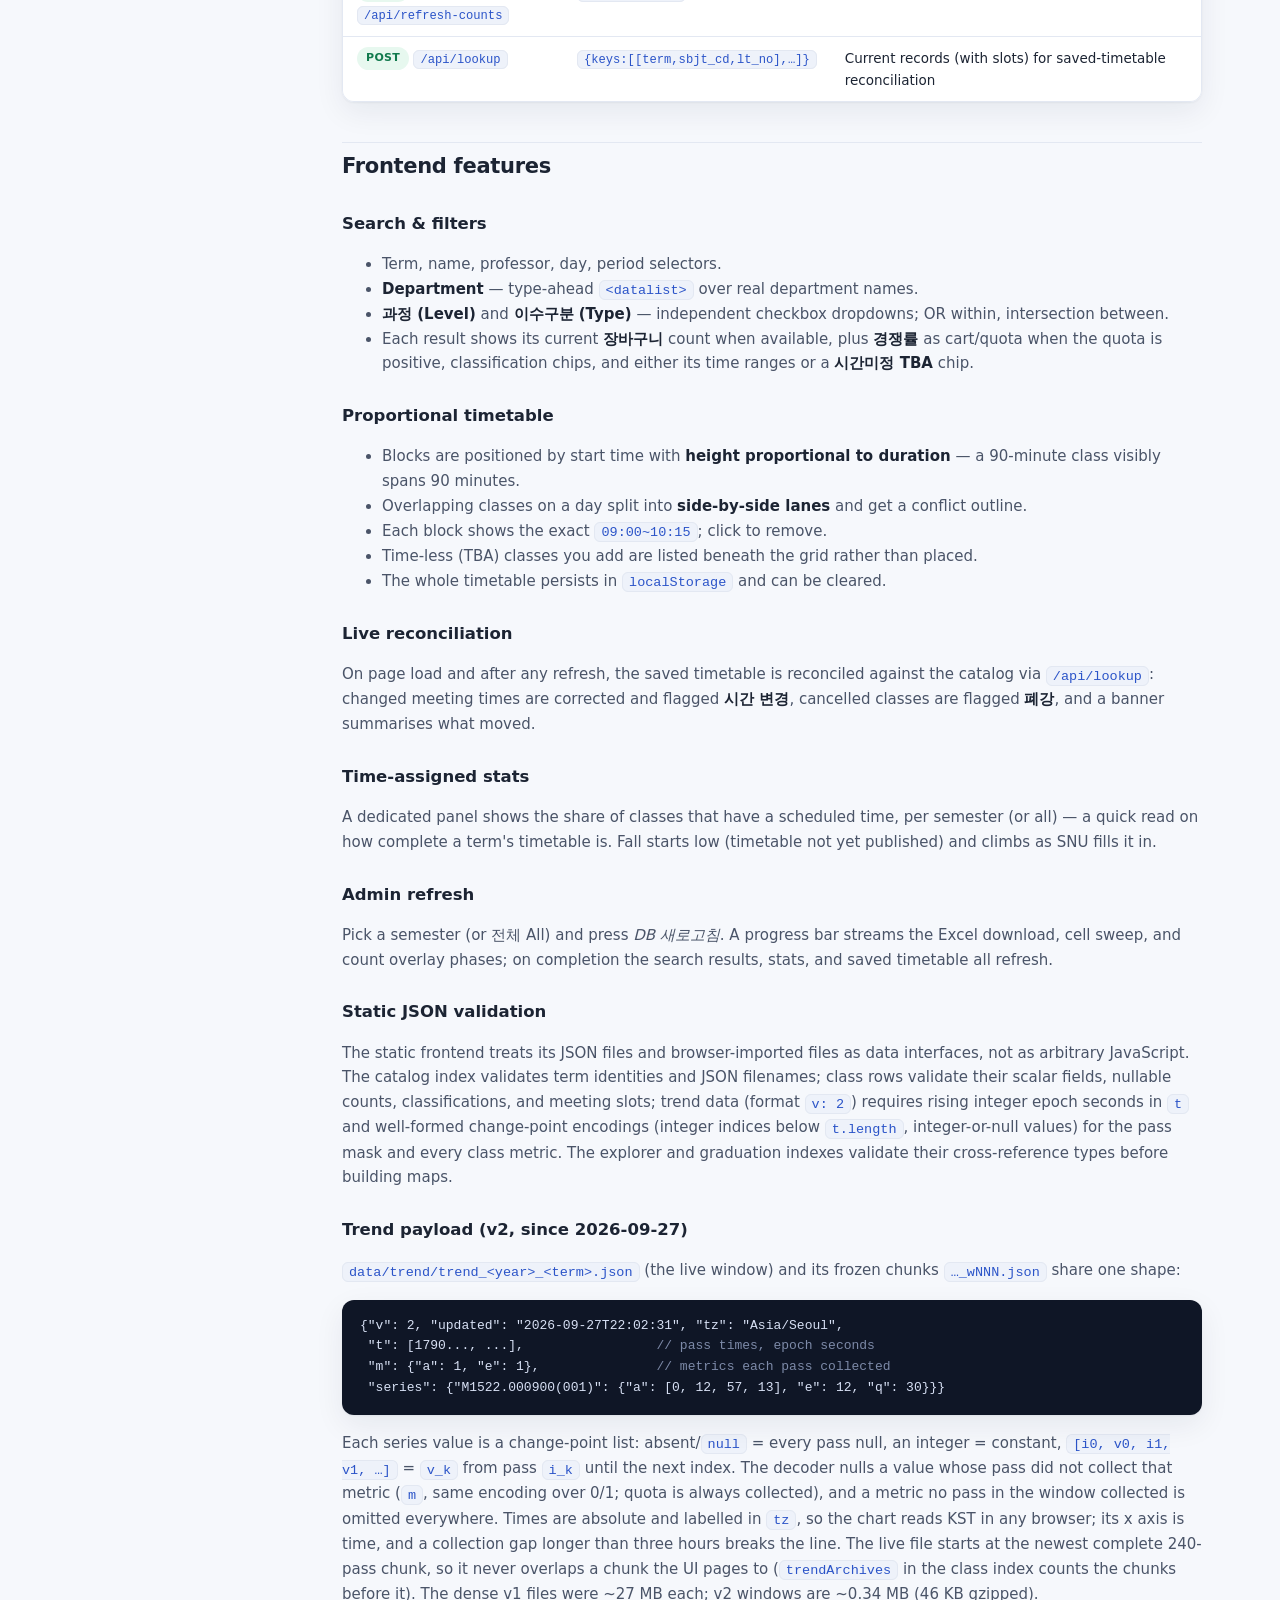
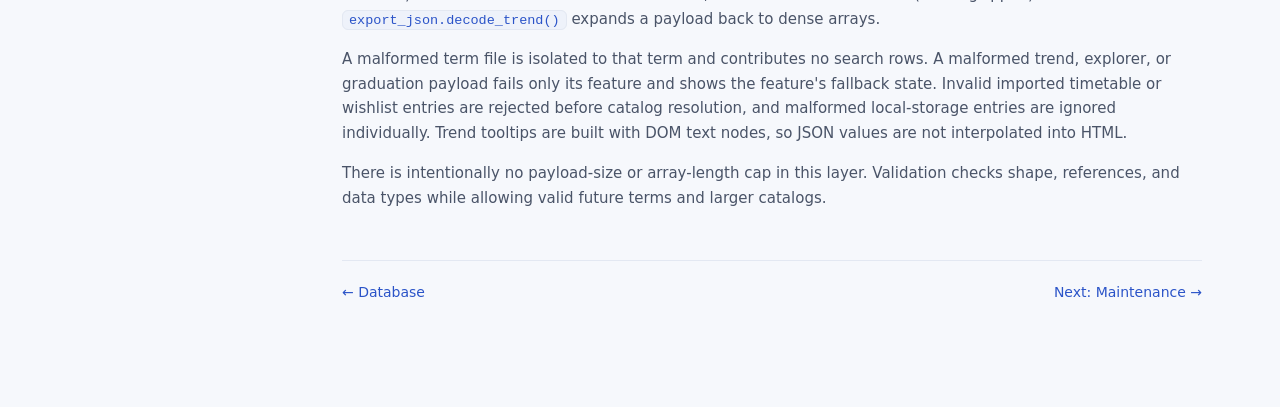
==== commit 061a8d8e: "perf: change-point trend format and no-op-free exports Trend payload v2: each class metric is stored" ====
--- a/docs/api.html
+++ b/docs/api.html
@@ -101,10 +101,31 @@
   <p>The static frontend treats its JSON files and browser-imported files as data
      interfaces, not as arbitrary JavaScript. The catalog index validates term
      identities and JSON filenames; class rows validate their scalar fields,
-     nullable counts, classifications, and meeting slots; trend data requires
-     date strings plus integer-or-null metric arrays whose lengths match
-     <code>ts</code>. The explorer and graduation indexes validate their
+     nullable counts, classifications, and meeting slots; trend data (format
+     <code>v: 2</code>) requires rising integer epoch seconds in <code>t</code>
+     and well-formed change-point encodings (integer indices below
+     <code>t.length</code>, integer-or-null values) for the pass mask and every
+     class metric. The explorer and graduation indexes validate their
      cross-reference types before building maps.</p>
+  <h3 id="trend-format">Trend payload (v2, since 2026-09-27)</h3>
+  <p><code>data/trend/trend_&lt;year&gt;_&lt;term&gt;.json</code> (the live window)
+     and its frozen chunks <code>…_wNNN.json</code> share one shape:</p>
+  <pre><code>{"v": 2, "updated": "2026-09-27T22:02:31", "tz": "Asia/Seoul",
+ "t": [1790..., ...],                 <span class="cmt">// pass times, epoch seconds</span>
+ "m": {"a": 1, "e": 1},               <span class="cmt">// metrics each pass collected</span>
+ "series": {"M1522.000900(001)": {"a": [0, 12, 57, 13], "e": 12, "q": 30}}}</code></pre>
+  <p>Each series value is a change-point list: absent/<code>null</code> = every pass
+     null, an integer = constant, <code>[i0, v0, i1, v1, …]</code> = <code>v_k</code>
+     from pass <code>i_k</code> until the next index. The decoder nulls a value whose
+     pass did not collect that metric (<code>m</code>, same encoding over 0/1;
+     quota is always collected), and a metric no pass in the window collected is
+     omitted everywhere. Times are absolute and labelled in <code>tz</code>, so the
+     chart reads KST in any browser; its x axis is time, and a collection gap
+     longer than three hours breaks the line. The live file starts at the newest
+     complete 240-pass chunk, so it never overlaps a chunk the UI pages to
+     (<code>trendArchives</code> in the class index counts the chunks before it).
+     The dense v1 files were ~27 MB each; v2 windows are ~0.34 MB (46 KB gzipped).
+     <code>export_json.decode_trend()</code> expands a payload back to dense arrays.</p>
   <p>A malformed term file is isolated to that term and contributes no search
      rows. A malformed trend, explorer, or graduation payload fails only its
      feature and shows the feature's fallback state. Invalid imported timetable
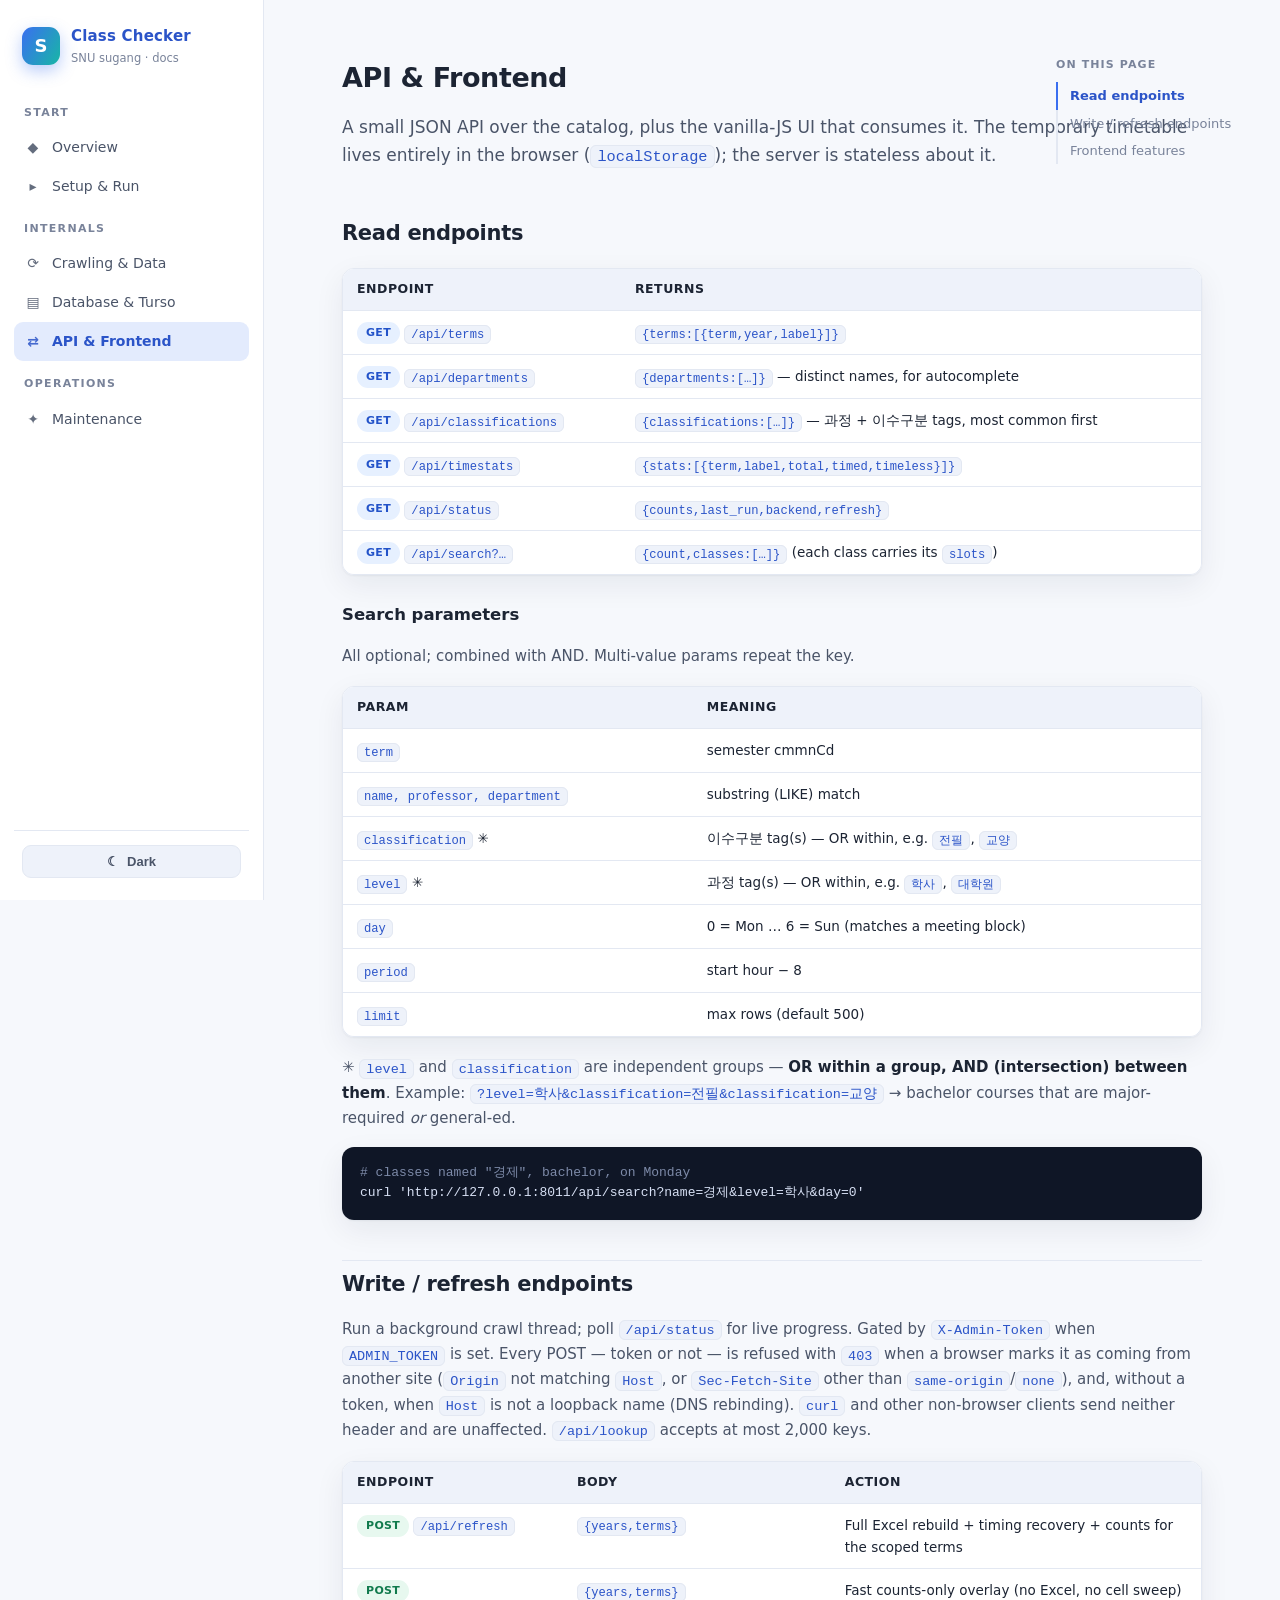
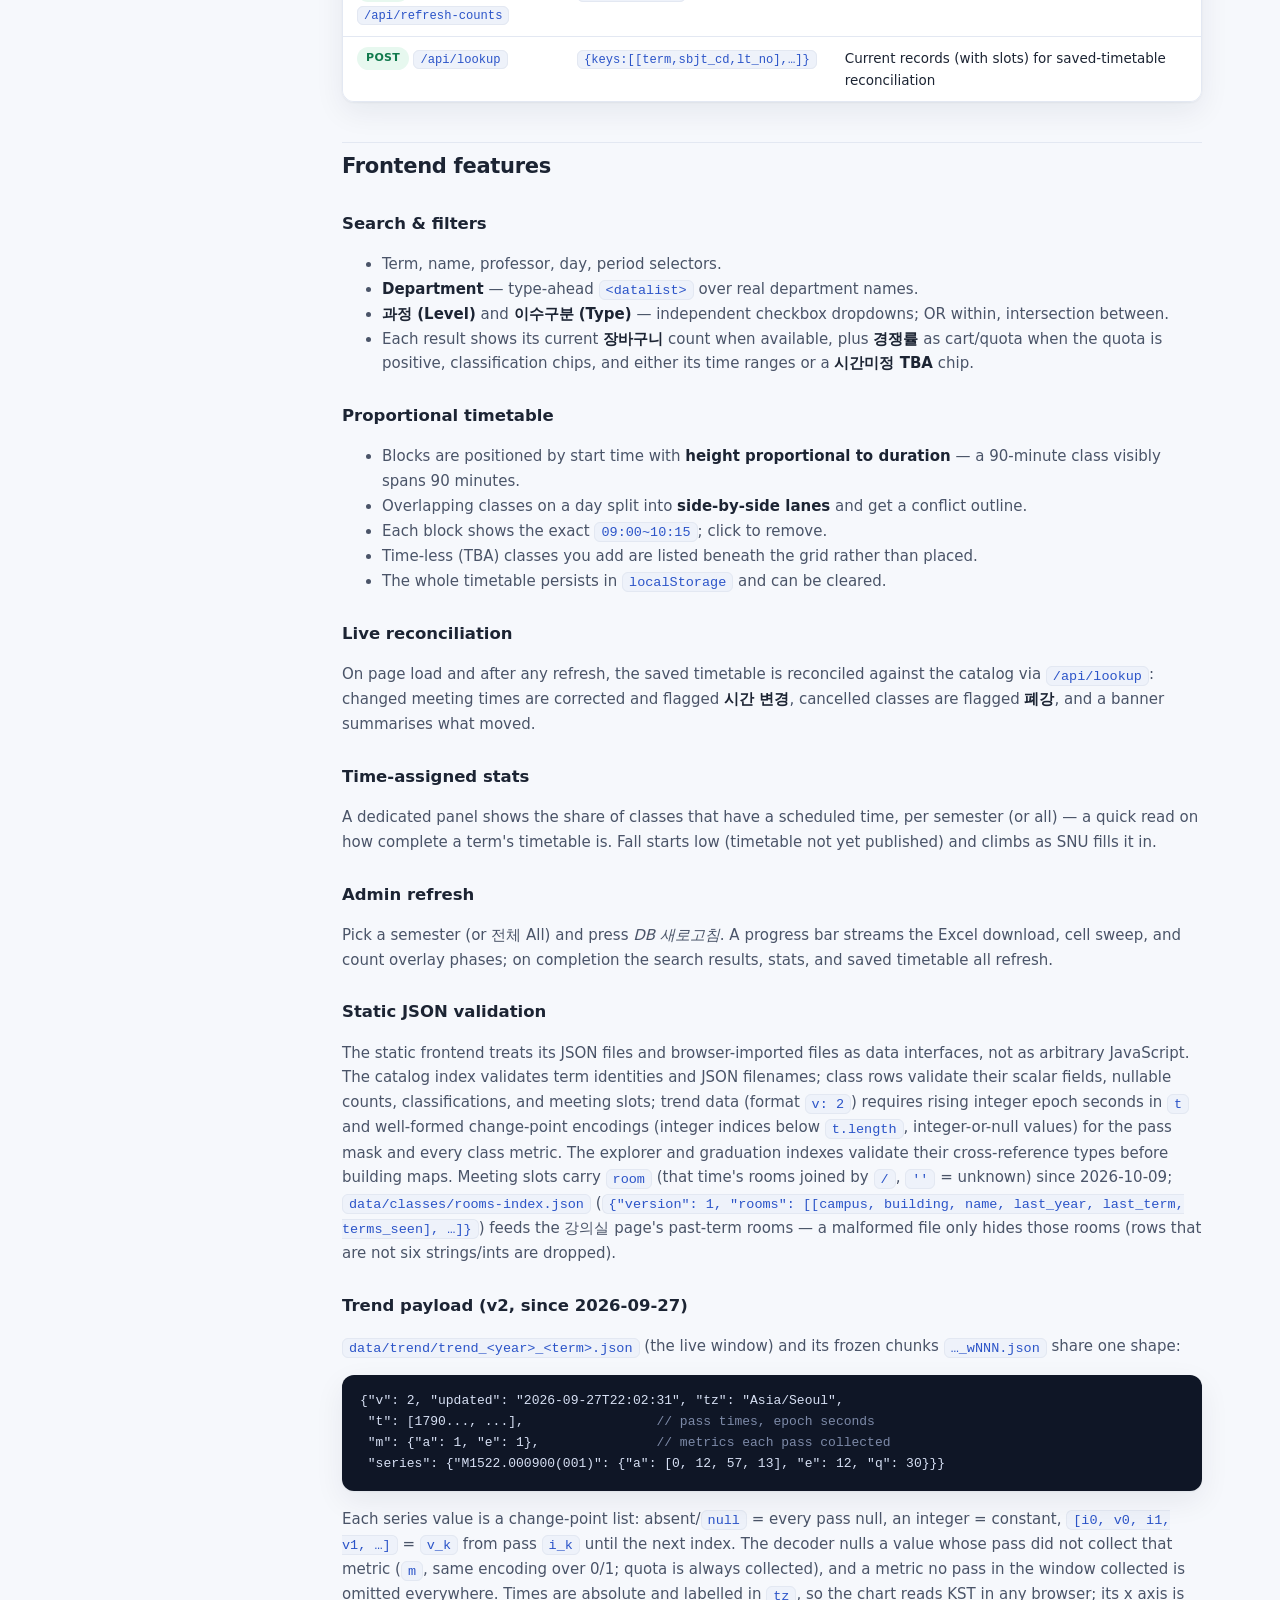
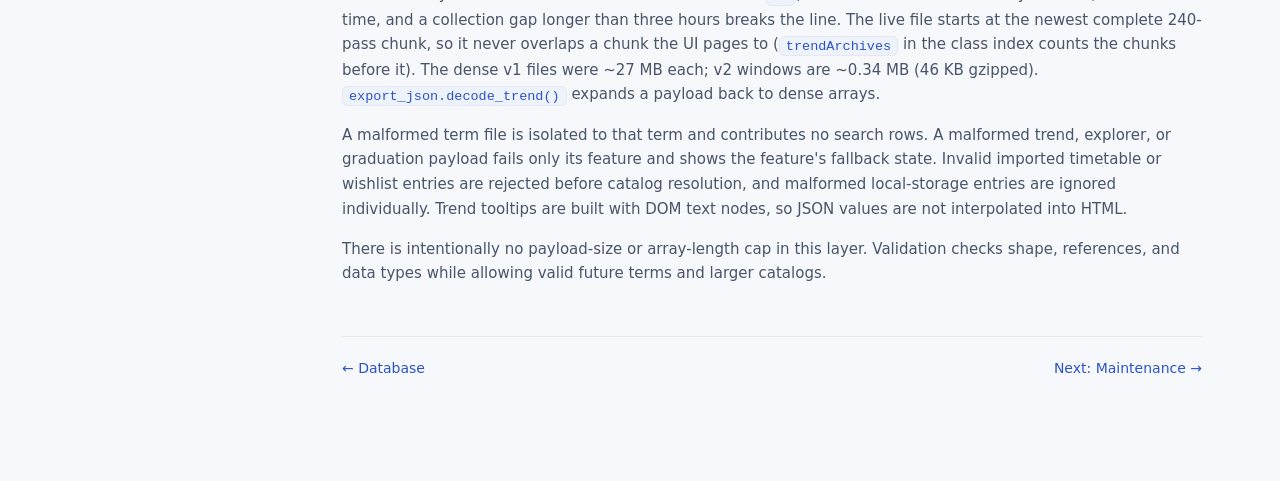
==== commit 291cfd33: "docs: rooms page shipped — status, execution notes, live check Records the published web range (607f" ====
--- a/docs/api.html
+++ b/docs/api.html
@@ -106,7 +106,12 @@
      and well-formed change-point encodings (integer indices below
      <code>t.length</code>, integer-or-null values) for the pass mask and every
      class metric. The explorer and graduation indexes validate their
-     cross-reference types before building maps.</p>
+     cross-reference types before building maps. Meeting slots carry
+     <code>room</code> (that time's rooms joined by <code>/</code>, <code>''</code> =
+     unknown) since 2026-10-09; <code>data/classes/rooms-index.json</code>
+     (<code>{"version": 1, "rooms": [[campus, building, name, last_year, last_term,
+     terms_seen], …]}</code>) feeds the 강의실 page's past-term rooms — a malformed
+     file only hides those rooms (rows that are not six strings/ints are dropped).</p>
   <h3 id="trend-format">Trend payload (v2, since 2026-09-27)</h3>
   <p><code>data/trend/trend_&lt;year&gt;_&lt;term&gt;.json</code> (the live window)
      and its frozen chunks <code>…_wNNN.json</code> share one shape:</p>
